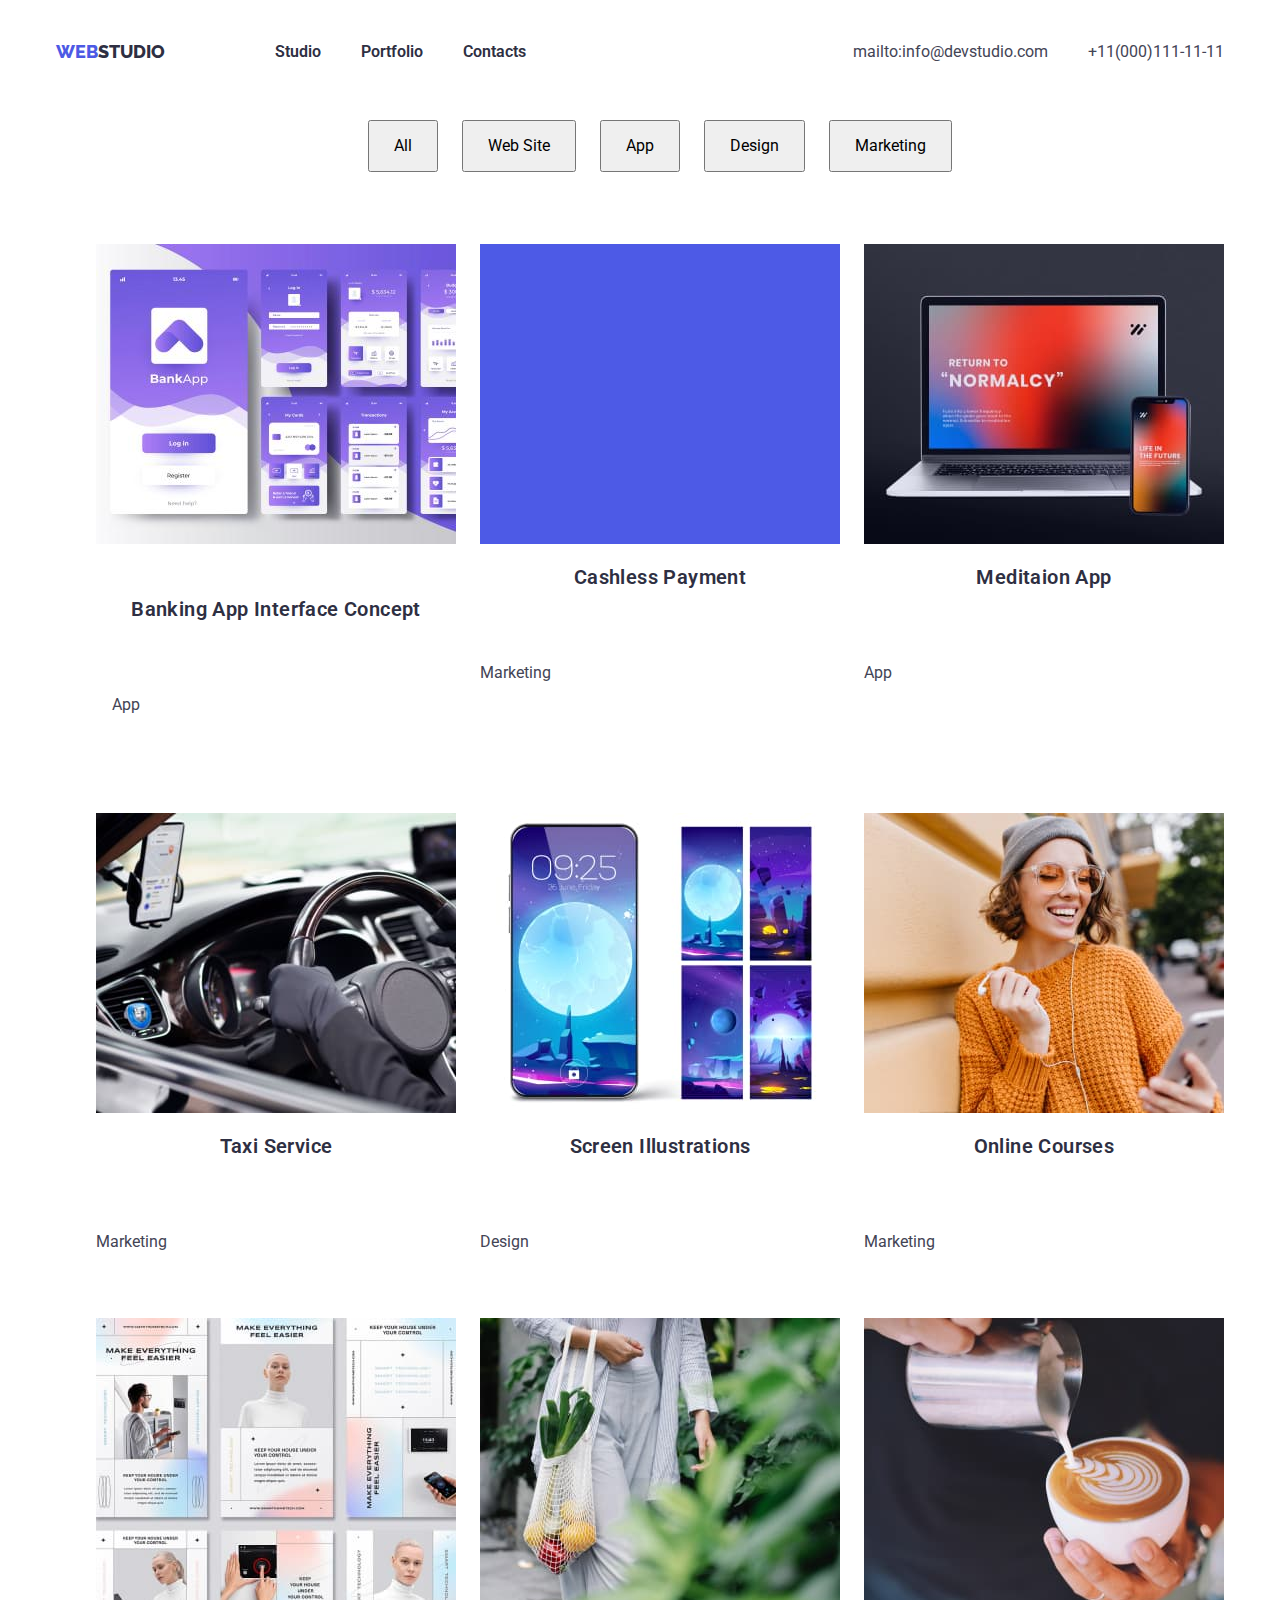
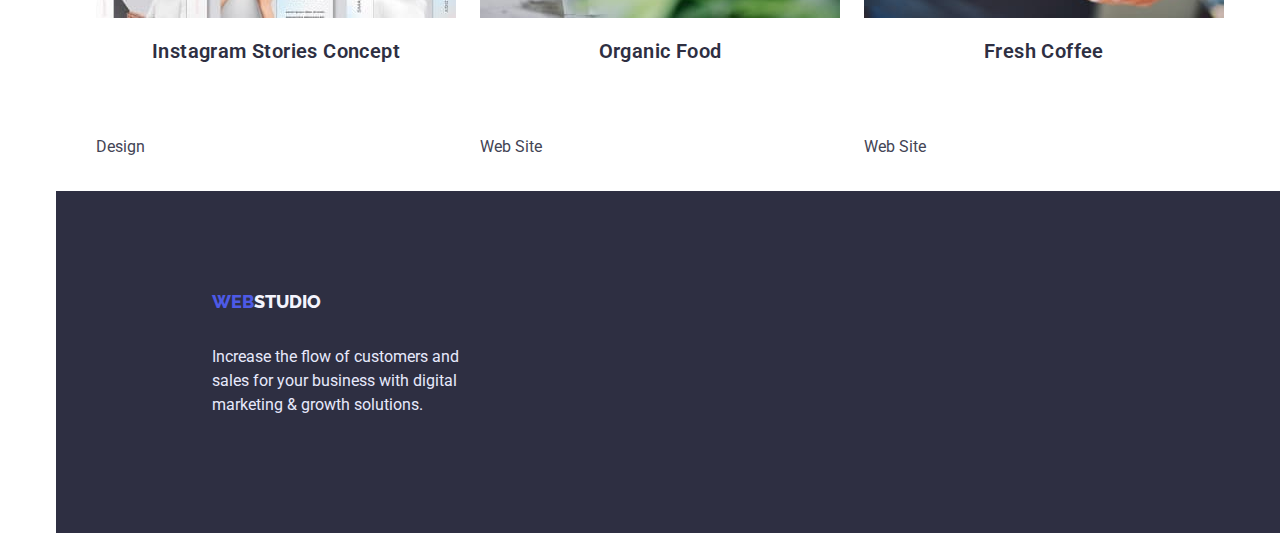
==== portfolio.html @ 8146ffca "u" ====
<!DOCTYPE html>
<html lang="en">

<head>
    <meta charset="UTF-8">
    <meta http-equiv="X-UA-Compatible" content="IE=edge">
    <meta name="viewport" content="width=device-width, initial-scale=1.0">
    <title>goit-markup-hw-02</title>
    <link
    rel="stylesheet"
    href="https://cdnjs.cloudflare.com/ajax/libs/modern-normalize/1.0.0/modern-normalize.min.css"
  />
    <link rel="preconnect" href="https://fonts.googleapis.com">
    <link rel="preconnect" href="https://fonts.gstatic.com" crossorigin>

    <link
        href="https://fonts.googleapis.com/css2?family=Raleway:wght@800&family=Roboto:wght@400;500;700&display=swap"
        rel="stylesheet">
    <link rel="stylesheet" href="./styles/styles.css">
    
</head>
<body>
    <header class="header">
        <div class="container main-nav">
        <a href="#" class="logo"> <span class="low-logo"> web</span>studio</a>
        
        <nav>
            <ul class="site-nav">
                <li class="item">
                    <a href="./index.html" class="nav-links">Studio</a>
                </li>
                <li class="item">
                    <a href="./portfolio.html" class="nav-links">Portfolio</a>
                </li>
                <li class="item">
                    <a href="./portfolio.html" class="nav-links">Contacts</a>
                </li>
            </ul>
        </nav>
        <ul class="mail">
            <li class="item"> <a href="mailto:info@devstudio.com" class="contacts">mailto:info@devstudio.com</a></li>
            <li class="item"> <a href="tel:+11(000)111-11-11" class="contacts">+11(000)111-11-11</a></li>
        </ul>
        </div>
    </header>

    <main>
        <section>
            <div class="container">
            <h1 class="pbl">portfolio-button-list</h1>
            <ul class="portfolio-btn_list">
                <li class="portfolio-btn_item">
                    <button type="button" class="portfolio-btn">All</button>
                </li>
                <li class="portfolio-btn_item">
                    <button type="button" class="portfolio-btn">Web Site</button>
                </li>
                <li class="portfolio-btn_item">
                    <button type="button" class="portfolio-btn">App</button>
                </li>
                <li class="portfolio-btn_item">
                    <button type="button" class="portfolio-btn">Design</button>
                </li>
                <li class="portfolio-btn_item">
                    <button type="button" class="portfolio-btn">Marketing</button>
                </li>
            </ul>

            <ul class="portfolio-cards_list">
                <li class="portfolio-cards_item">
                    <img src="images/one.jpg" alt="app" width="360">
                    <div class="portfolio-cards_box">
                    <h2 class="card-title">Banking App Interface Concept</h2>
                    <p class="card-text">App</p>
                </div>
                </li>
                <li class="portfolio-cards_item">
                    <img src="images/two.jpg" alt="marketing" width="360">
                    <h2 class="card-title">Cashless Payment</h2>
                    <p class="card-text">Marketing</p>
                </li>
                <li class="portfolio-cards_item">
                    <img src="images/three.jpg" alt="app" width="360">
                    <h2 class="card-title">Meditaion App</h2>
                    <p class="card-text">App</p>
                </li>
                <li class="portfolio-cards_item">
                    <img src="images/four.jpg" alt="marketing" width="360">
                    <h2 class="card-title">Taxi Service</h2>
                        <p class="card-text">Marketing</p>
                </li>
                <li class="portfolio-cards_item">
                    <img src="images/five.jpg" alt="design" width="360">
                    <h2 class="card-title"> Screen Illustrations</h2>
                        <p class="card-text">Design</p>
                </li>
                <li class="portfolio-cards_item">
                    <img src="images/six.jpg" alt="marketing" width="360">
                    <h2 class="card-title">Online Courses</h2>
                        <p class="card-text">Marketing</p>
                </li>
                <li class="portfolio-cards_item">
                    <img src="images/seven.jpg" alt="design" width="360">
                    <h2 class="card-title">Instagram Stories Concept</h2>
                    <p class="card-text">Design</p>
                </li>
                <li class="portfolio-cards_item">
                    <img src="images/eight.jpg" alt="web site" width="360">
                    <h2 class="card-title">Organic Food</h2>
                    <p class="card-text">Web Site</p>
                </li>
                <li class="portfolio-cards_item">
                    <img src="images/nine.jpg" alt="web site" width="360">
                    <h2 class="card-title">Fresh Coffee</h2>
                    <p class="card-text">Web Site</p>

                </li>

            </ul>
            </div>
        </section>
    </main>
    <footer>
        <div class="container">
            <div class="footer">
        <a href="#" class="foot-logo"><span class="low-logo"> web</span>studio</a>
        <p class="footer-text">Increase the flow of customers and sales for your business with digital marketing &
            growth solutions.</p>
            </div>
        </div>
    </footer>
</body>

</html>
---- styles/styles.css ----
/* font-family: 'Montserrat',
sans-serif;
font-family: 'Raleway',
sans-serif;
font-family: 'Roboto',
sans-serif; */
:root {
    /* iris */
    --primary-brand: #4d5ae5;
    /* navy blue  */
    --dark: #2e2f42;
    /* green */
    --success: #31d0aa;
    /* slate  */
    --text: #434455;
    /* ligth slate  */
    --subtle-text: #8e8f99;
    /* cornflower  */
    --accent: #e7e9fc;
    /* cloud  */
    --light: #f4f4fd;
}
    
body {
    font-family: 'Roboto', sans-serif;
    color: var(--text);
    background-color: #ffffff;

}

.logo {
    display: block;
    font-family: 'Raleway';
    font-style: normal;
    font-weight: 800;
    font-size: 18px;
    line-height: 1.2;
    text-decoration: none;
    color: var(--dark);
    text-transform: uppercase;
}

.foot-logo {
    font-family: 'Raleway';
    font-style: normal;
    font-weight: 800;
    font-size: 18px;
    line-height: 1.2;
    text-decoration: none;
    color: var(--light);
    text-transform: uppercase;
}

.low-logo {
    color: var(--primary-brand);
    text-transform: uppercase;
}
.main-nav {
    display: flex;
    align-items: center;
    
}
.site-nav {
    display: flex;   
    margin-left: 70px; 
}
.site-nav li {
    display: block;
    margin-right: 40px;
    padding-top: 24px;
    padding-bottom: 24px;
}
.site-nav .item:last-child {
    margin-right 0px;
}

.nav-links {
    
    text-decoration: none;
    font-family: 'Roboto';
    font-weight: 600;
    font-size: 16px;
    line-height: 1.5;
    color: var(--dark);
    }
    .mail{
        display: flex;
        margin-left: auto;
    }
    .mail .item + .item{ 
        margin-left: 40px;
    }
.nav-links:hover,
.nav-links:focus {
    color: var(--primary-brand);

}

.contacts {
    font-family: 'Roboto';
    font-style: normal;
    font-weight: 400;
    font-size: 16px;
    line-height: 1.5;
    text-decoration: none;
    color: var(--text);
}

.contacts:hover,
.contacts:focus {
    color: var(--primary-brand);
}

ul {
    list-style-type: none;
}

.button {
    background-color: var(--light);
    color: var(--primary-brand);
    font-family: 'Roboto';
    font-style: normal;
    font-weight: 600;
    font-size: 16px;
    line-height: 1.5;
    cursor: pointer;
    border: none;

}

.button:hover,
.button:focus {
    background-color: var(--primary-brand);
    color: #ffffff
}

.card-title {
    font-family: 'Roboto';
    font-style: normal;
    font-weight: 600;
    font-size: 20px;
    line-height: 1.2;
    /* identical to box height, or 120% */

    letter-spacing: 0.02em;
    color: var(--dark);
}

.card-text {
    font-family: 'Roboto';

    font-size: 16px;
    line-height: 1.5;
}

.main-button {
    background-color: var(--primary-brand);
    color: #ffffff;
    font-family: 'Roboto';
    font-style: normal;
    font-weight: 600;
    font-size: 16px;
    line-height: 1.5;
    cursor: pointer;
    border: none;
}
.main-button:hover,
.main-button:focus {
    background-color: var(--primary-brand);
    color: #ffffff
}
.feature_list {
    width: 1440px;
    display: flex;
    flex-wrap: wrap;
    justify-content: center;
}
.feature_list .item {
    width: 264px;
    margin-right: 24px;
    margin-bottom: 120px;
}
.section-list {  
    display: block;
    justify-content: center;
    width: 1440px;
    padding-left: 132px;
    padding-right: 132px;
    margin-top: 120px;
    margin-left: auto;
    margin-right: auto;
}
.card-title {
    display: flex;
    justify-content: center;
    margin-bottom: 72px;
}
.card-title_list {
    width: 1440px;
    display: flex;
    flex-wrap: wrap;
    align-items: center;
    padding-right: 24px;
}
.team-list {
    width: 1440px;
    padding-left: 132px;
    padding-right: 132px;
    margin-left: auto;
    margin-right: auto;
}
.card-title_team {
    display: flex;
    justify-content: center;
    margin-top: 120px;
    margin-bottom: 72px;

}

.flex_container {
     display: flex;
     flex-wrap: wrap;
     background-color: var(--light);
    }
.team-list-item {
        width: 264px;
        margin-right: 24px;
        margin-bottom: 120px;
        background-color: #ffffff;
    }
.team-list-item:nth-child(4n) {
        margin-right: 0;
     }

.footer {
    background-color: var(--dark);
}

.footer-text {
    color: var(--accent);
    font-size: 16px;
    line-height: 1.5;
}

.hero { 
    width: 1440px;
    height: 603px;
    display: flex;
    flex-direction: column;
    align-items: center;
    background-color: var(--dark);
}

.hero-title {
    font-weight: 600;
    font-size: 56px;
    line-height: 1.07;
    letter-spacing: 0.3px;
    color: #ffffff;
    margin-top: 192px;
    margin-bottom: 48px; 
    margin-top: 192px;
    margin-left: 474px;
    margin-right: 474px;
}
.main-button
{
    margin-bottom: 192px;
    border-radius: 4px;
}
.feature, .pbl{
    display: none;

}
.section-page{
    padding-top: 96px;
    padding-bottom: 120px;

}
.container{
    width: 1198px;
    padding: 0 15px;
    margin-left: auto;
    margin-right: auto;
    
}
.portfolio-btn_list {
    display: flex;
    justify-content: center;
    gap: 24px;
    margin-bottom: 72px;
}

.portfolio-btn_item {

}

.portfolio-btn {
    line-height: 1.5;
    font-size: 16px;
    padding: 12px 24px;
    
}
.portfolio-cards_list {
    display: flex;
    flex-wrap: wrap;
    column-gap: 24px;
    row-gap: 48px;
    flex-wrap: wrap;
    flex-basis: calc(100% / 3);
}

.portfolio-cards_item {
   
    flex-basis: calc((100% - 2 * 24px) / 3) ;
}

.portfolio-cards_box {
    padding: 32px 16px;
}
.footer {
    width: 1440px;
    display: flex;
    flex-direction: column;
    
    }
.foot-logo {
    margin-top: 100px; 
    margin-left: 156px;
    
}
.footer-text {
    padding: 16px 1020px 100px 156px;
        

    }
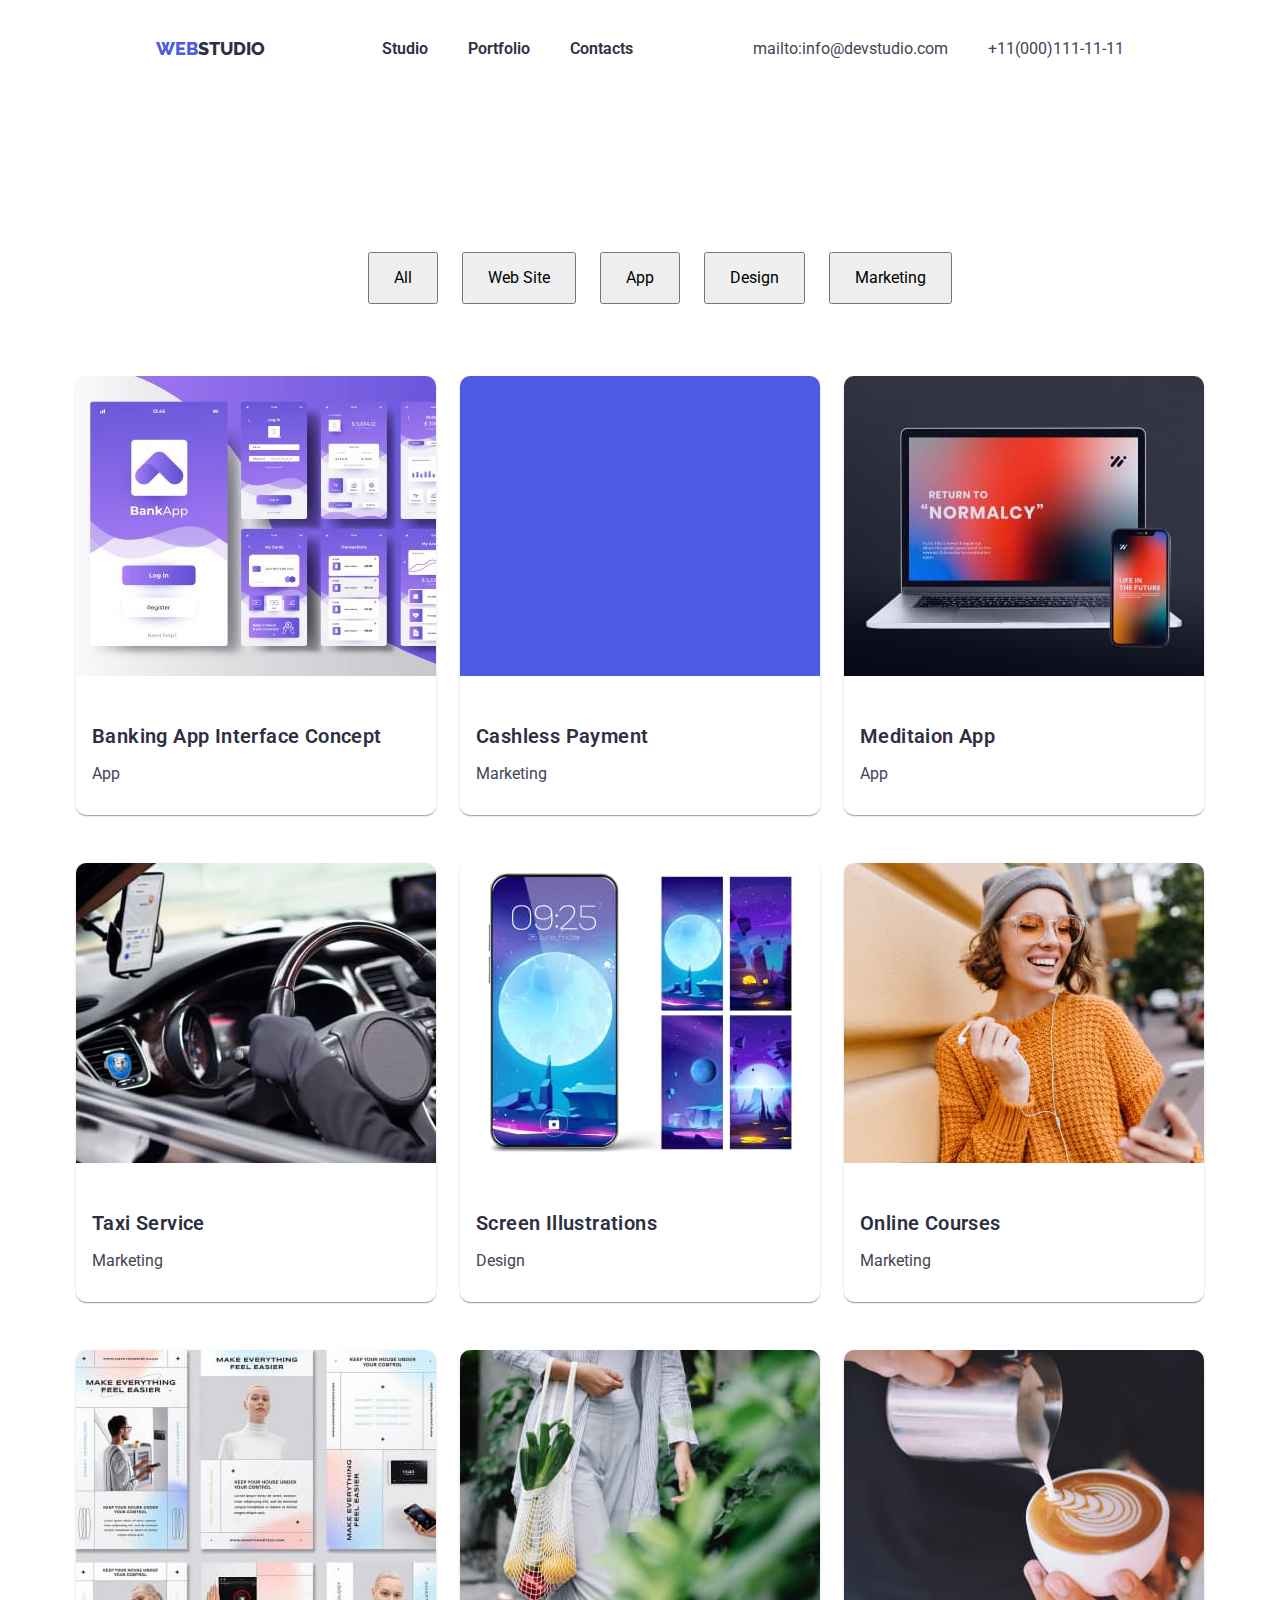
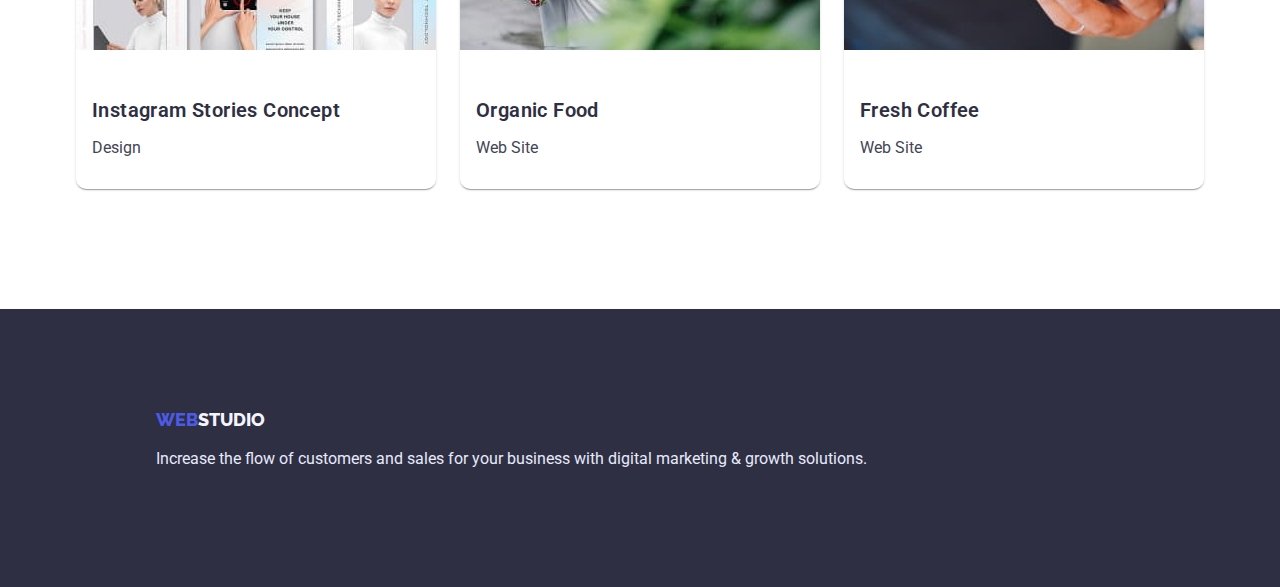
==== commit 66699460: "update css file" ====
--- a/portfolio.html
+++ b/portfolio.html
@@ -46,7 +46,7 @@
 
     <main>
         <section>
-            <div class="container">
+        <div class="container_btn">
             <h1 class="pbl">portfolio-button-list</h1>
             <ul class="portfolio-btn_list">
                 <li class="portfolio-btn_item">
@@ -69,51 +69,68 @@
             <ul class="portfolio-cards_list">
                 <li class="portfolio-cards_item">
                     <img src="images/one.jpg" alt="app" width="360">
-                    <div class="portfolio-cards_box">
-                    <h2 class="card-title">Banking App Interface Concept</h2>
+                     <div class="card-content">
+                       <h2 class="card-title">Banking App Interface Concept</h2>
+                       <p class="card-text">App</p>
+                     </div>
+                </li>
+
+                <li class="portfolio-cards_item">
+                    <img src="images/two.jpg" alt="marketing" width="360">
+                    <div class="card-content">
+                    <h2 class="card-title">Cashless Payment</h2>
+                    <p class="card-text">Marketing</p>
+                </div>
+                </li>
+                
+                <li class="portfolio-cards_item">
+                    <img src="images/three.jpg" alt="app" width="360">
+                    <div class="card-content">
+                    <h2 class="card-title">Meditaion App</h2>
                     <p class="card-text">App</p>
                 </div>
                 </li>
                 <li class="portfolio-cards_item">
-                    <img src="images/two.jpg" alt="marketing" width="360">
-                    <h2 class="card-title">Cashless Payment</h2>
-                    <p class="card-text">Marketing</p>
-                </li>
-                <li class="portfolio-cards_item">
-                    <img src="images/three.jpg" alt="app" width="360">
-                    <h2 class="card-title">Meditaion App</h2>
-                    <p class="card-text">App</p>
-                </li>
-                <li class="portfolio-cards_item">
                     <img src="images/four.jpg" alt="marketing" width="360">
+                    <div class="card-content">
                     <h2 class="card-title">Taxi Service</h2>
                         <p class="card-text">Marketing</p>
+                    </div>
                 </li>
                 <li class="portfolio-cards_item">
                     <img src="images/five.jpg" alt="design" width="360">
+                    <div class="card-content">
                     <h2 class="card-title"> Screen Illustrations</h2>
                         <p class="card-text">Design</p>
+                    </div>
                 </li>
                 <li class="portfolio-cards_item">
                     <img src="images/six.jpg" alt="marketing" width="360">
+                    <div class="card-content">
                     <h2 class="card-title">Online Courses</h2>
                         <p class="card-text">Marketing</p>
+                    </div>
                 </li>
                 <li class="portfolio-cards_item">
                     <img src="images/seven.jpg" alt="design" width="360">
+                    <div class="card-content">
                     <h2 class="card-title">Instagram Stories Concept</h2>
                     <p class="card-text">Design</p>
+                </div>
                 </li>
                 <li class="portfolio-cards_item">
                     <img src="images/eight.jpg" alt="web site" width="360">
+                    <div class="card-content">
                     <h2 class="card-title">Organic Food</h2>
                     <p class="card-text">Web Site</p>
+                </div>
                 </li>
                 <li class="portfolio-cards_item">
                     <img src="images/nine.jpg" alt="web site" width="360">
+                    <div class="card-content">
                     <h2 class="card-title">Fresh Coffee</h2>
                     <p class="card-text">Web Site</p>
-
+                </div>
                 </li>
 
             </ul>
--- a/styles/styles.css
+++ b/styles/styles.css
@@ -19,15 +19,17 @@
     --accent: #e7e9fc;
     /* cloud  */
     --light: #f4f4fd;
+    /* shadow */
+    --card-shadow: 0px 2px 1px -1px rgba(0, 0, 0, 0.2),
+    0px 1px 1px 0px rgba(0, 0, 0, 0.14), 0px 1px 3px 0px rgba(0, 0, 0, 0.12);
 }
     
 body {
     font-family: 'Roboto', sans-serif;
     color: var(--text);
     background-color: #ffffff;
-
-}
-
+    
+}
 .logo {
     display: block;
     font-family: 'Raleway';
@@ -38,6 +40,7 @@
     text-decoration: none;
     color: var(--dark);
     text-transform: uppercase;
+    
 }
 
 .foot-logo {
@@ -54,39 +57,43 @@
 .low-logo {
     color: var(--primary-brand);
     text-transform: uppercase;
+    
 }
 .main-nav {
     display: flex;
     align-items: center;
-    
-}
+    margin-left: 156px;
+    margin-right: 156px;
+        }
 .site-nav {
     display: flex;   
-    margin-left: 70px; 
+    margin-left: 77px; 
 }
 .site-nav li {
+    display: flex;
+    margin-right: 40px;
+    
+}
+.site-nav .item:last-child {
+    margin-right: 0px;
+}
+
+.nav-links {
     display: block;
-    margin-right: 40px;
-    padding-top: 24px;
-    padding-bottom: 24px;
-}
-.site-nav .item:last-child {
-    margin-right 0px;
-}
-
-.nav-links {
-    
+    padding-top: 21px;
+    padding-bottom: 21px;
+    
+    font-family: 'Roboto';
+    font-weight: 600;
+    font-size: 16px;
+    line-height: 1.5;
+    color: var(--dark);
     text-decoration: none;
-    font-family: 'Roboto';
-    font-weight: 600;
-    font-size: 16px;
-    line-height: 1.5;
-    color: var(--dark);
     }
     .mail{
         display: flex;
         margin-left: auto;
-    }
+            }
     .mail .item + .item{ 
         margin-left: 40px;
     }
@@ -133,7 +140,12 @@
     background-color: var(--primary-brand);
     color: #ffffff
 }
-
+.card-content { 
+    padding-left: 32px;
+    padding-right: 32px;
+    padding-top: 16px;
+    padding-bottom: 16px;
+ }
 .card-title {
     font-family: 'Roboto';
     font-style: normal;
@@ -147,10 +159,8 @@
 }
 
 .card-text {
-    font-family: 'Roboto';
-
-    font-size: 16px;
-    line-height: 1.5;
+    font-family: inherit
+       
 }
 
 .main-button {
@@ -158,11 +168,18 @@
     color: #ffffff;
     font-family: 'Roboto';
     font-style: normal;
-    font-weight: 600;
-    font-size: 16px;
-    line-height: 1.5;
+    font-weight: 500;
+    font-size: 16px;
+    line-height: 18.75px;
+    letter-spacing: 4%;
     cursor: pointer;
     border: none;
+    padding: 16px 32px;
+    border-radius: 4px;
+    margin-bottom: 192px;
+    margin-left: auto;
+    margin-right: auto;
+
 }
 .main-button:hover,
 .main-button:focus {
@@ -170,167 +187,159 @@
     color: #ffffff
 }
 .feature_list {
-    width: 1440px;
-    display: flex;
-    flex-wrap: wrap;
-    justify-content: center;
-}
+    display: flex;
+    justify-content: center;
+    }
 .feature_list .item {
     width: 264px;
     margin-right: 24px;
-    margin-bottom: 120px;
-}
+   }
 .section-list {  
     display: block;
     justify-content: center;
-    width: 1440px;
-    padding-left: 132px;
-    padding-right: 132px;
-    margin-top: 120px;
+    align-items: center;
+    margin-bottom: 120px;
+}
+
+.card-title_list {
+    display: flex;
+    justify-content: center;
+    align-items: center;
+    gap: 24px;
+}
+img{
+    display: block;
+    max-width: 100%;
+    height: auto;
+}
+.team-list {
+    width: 1158px;
     margin-left: auto;
     margin-right: auto;
-}
-.card-title {
-    display: flex;
-    justify-content: center;
-    margin-bottom: 72px;
-}
-.card-title_list {
-    width: 1440px;
-    display: flex;
-    flex-wrap: wrap;
-    align-items: center;
-    padding-right: 24px;
-}
-.team-list {
-    width: 1440px;
-    padding-left: 132px;
-    padding-right: 132px;
-    margin-left: auto;
-    margin-right: auto;
-}
-.card-title_team {
+    background-color: var(--light);
+    }
+.card-title-head,
+.card-title_team
+ {
     display: flex;
     justify-content: center;
     margin-top: 120px;
     margin-bottom: 72px;
-
-}
-
+    font-weight: 600;
+     font-size: 36px;
+     line-height: 40px;
+     letter-spacing: 2%;
+     color: #2E2F42;
+     margin-bottom: 72px;
+}
 .flex_container {
      display: flex;
-     flex-wrap: wrap;
-     background-color: var(--light);
+     justify-content: center;   
+     
     }
 .team-list-item {
         width: 264px;
         margin-right: 24px;
-        margin-bottom: 120px;
         background-color: #ffffff;
-    }
-.team-list-item:nth-child(4n) {
-        margin-right: 0;
-     }
-
-.footer {
+        box-shadow: var(--card-shadow);
+        }
+
+.container_hero { 
+    margin-left: 15px;
+    margin-right: 15px;
+    padding-left: 15px;
+    padding-right: 15px;
+    margin-left: auto;
+    margin-right: auto;
+    height: 603px;
+    display: flex;
+    flex-direction: column;
+    justify-content: center;
+    text-align: center;
     background-color: var(--dark);
 }
-
-.footer-text {
-    color: var(--accent);
-    font-size: 16px;
-    line-height: 1.5;
-}
-
-.hero { 
-    width: 1440px;
-    height: 603px;
-    display: flex;
-    flex-direction: column;
-    align-items: center;
-    background-color: var(--dark);
-}
-
 .hero-title {
     font-weight: 600;
     font-size: 56px;
-    line-height: 1.07;
-    letter-spacing: 0.3px;
+    line-height: 60px;
+    letter-spacing: 2%;
     color: #ffffff;
-    margin-top: 192px;
     margin-bottom: 48px; 
     margin-top: 192px;
     margin-left: 474px;
     margin-right: 474px;
-}
-.main-button
-{
-    margin-bottom: 192px;
-    border-radius: 4px;
+    padding: 0px 110px;
+    
 }
 .feature, .pbl{
-    display: none;
-
-}
+    visibility: hidden;
+    }
+
 .section-page{
     padding-top: 96px;
     padding-bottom: 120px;
-
-}
-.container{
-    width: 1198px;
+}
+.container_btn {
+    width: 1158px;
     padding: 0 15px;
     margin-left: auto;
     margin-right: auto;
-    
-}
+    }
 .portfolio-btn_list {
     display: flex;
     justify-content: center;
     gap: 24px;
+    margin-top: 96px;
     margin-bottom: 72px;
 }
 
 .portfolio-btn_item {
 
 }
-
 .portfolio-btn {
     line-height: 1.5;
     font-size: 16px;
     padding: 12px 24px;
-    
-}
+    }
 .portfolio-cards_list {
+    padding: 0;
+    margin: 0;
+    list-style: none;
     display: flex;
     flex-wrap: wrap;
     column-gap: 24px;
     row-gap: 48px;
     flex-wrap: wrap;
     flex-basis: calc(100% / 3);
-}
-
+    
+}
 .portfolio-cards_item {
-   
     flex-basis: calc((100% - 2 * 24px) / 3) ;
-}
-
+    box-shadow: var(--card-shadow);
+    border-radius: 10px;
+    overflow: hidden;
+}
+.card-content{
+    padding-left: 16px;
+}
+.card-title{
+    margin-top: 32px;
+}
+.card-text{
+    margin-top: 8px;
+}
 .portfolio-cards_box {
     padding: 32px 16px;
 }
 .footer {
-    width: 1440px;
-    display: flex;
-    flex-direction: column;
-    
-    }
-.foot-logo {
-    margin-top: 100px; 
-    margin-left: 156px;
-    
+    background-color: var(--dark);
+    padding-top: 100px;
+    padding-bottom: 100px;
+    padding-left: 156px;    
+    margin-top: 120px;
 }
 .footer-text {
-    padding: 16px 1020px 100px 156px;
-        
-
-    }
+    color: var(--accent);
+    font-size: 16px;
+    line-height: 1.5;
+    }
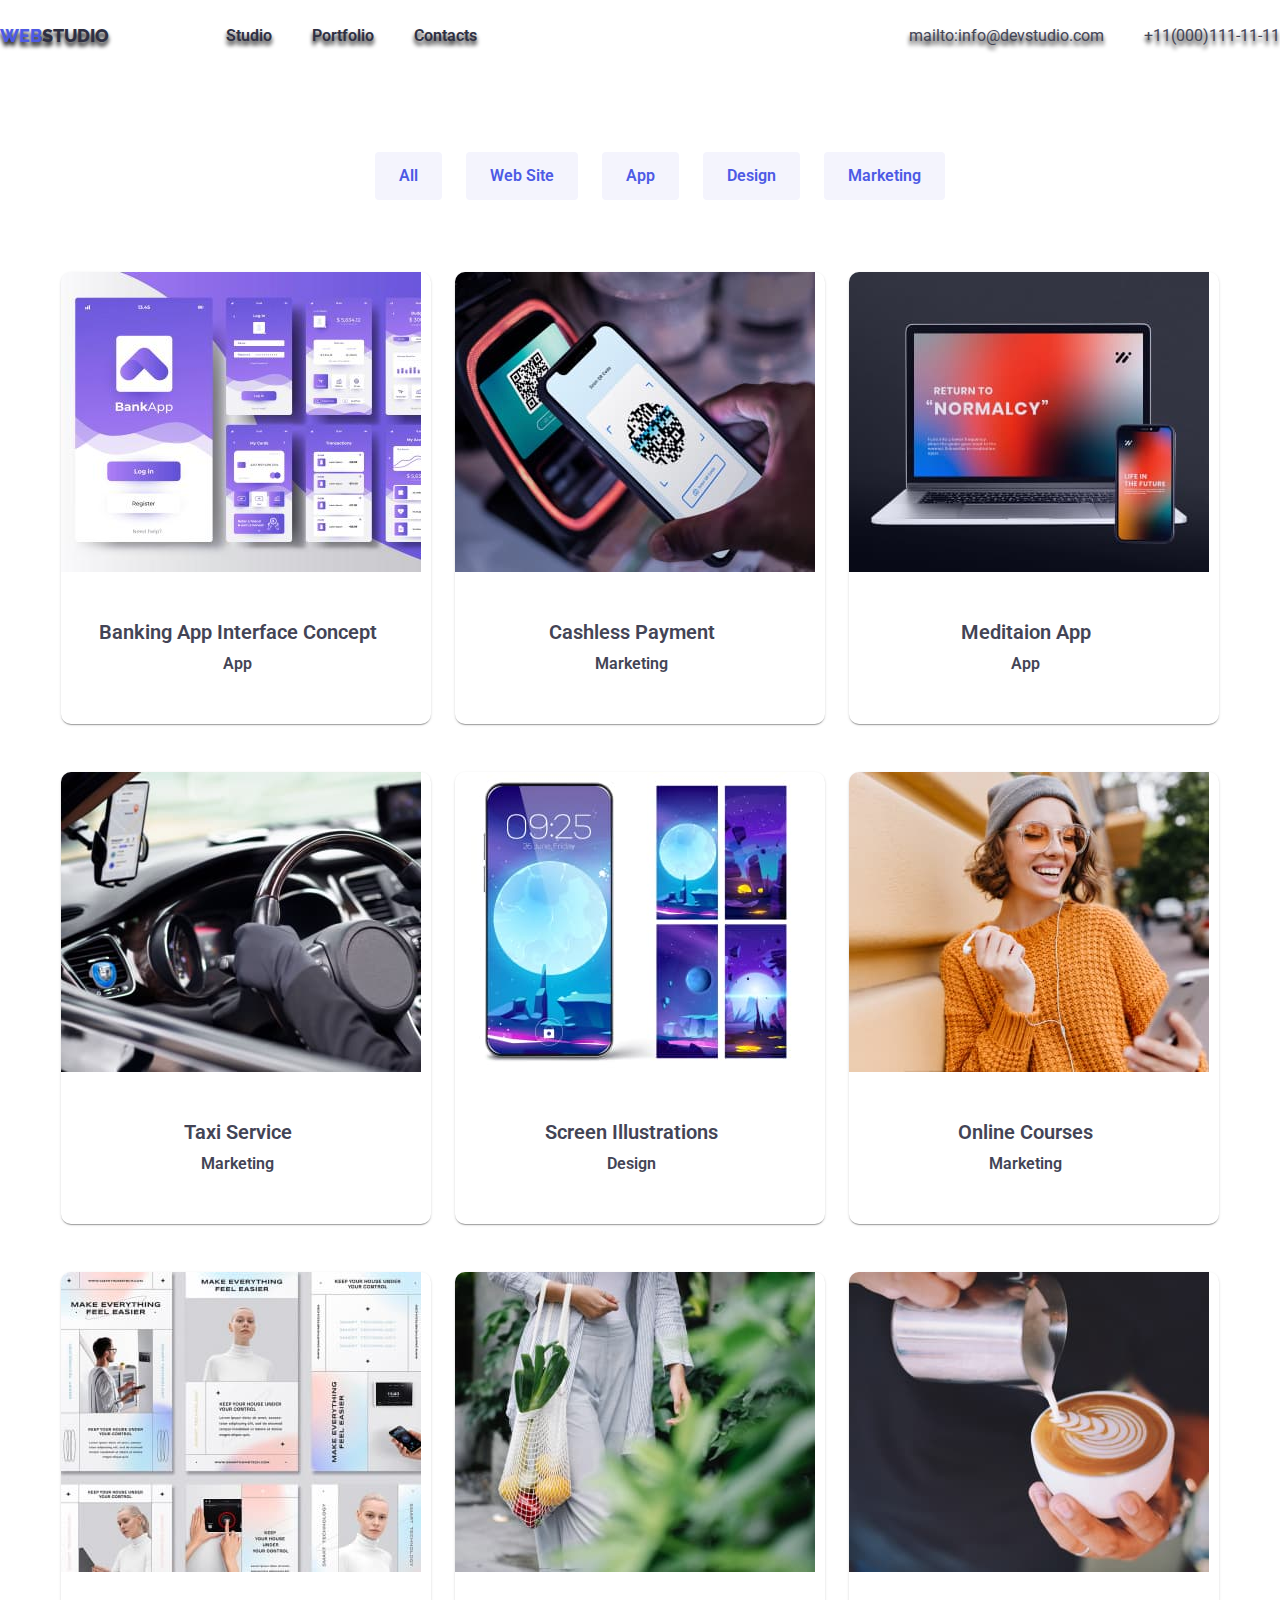
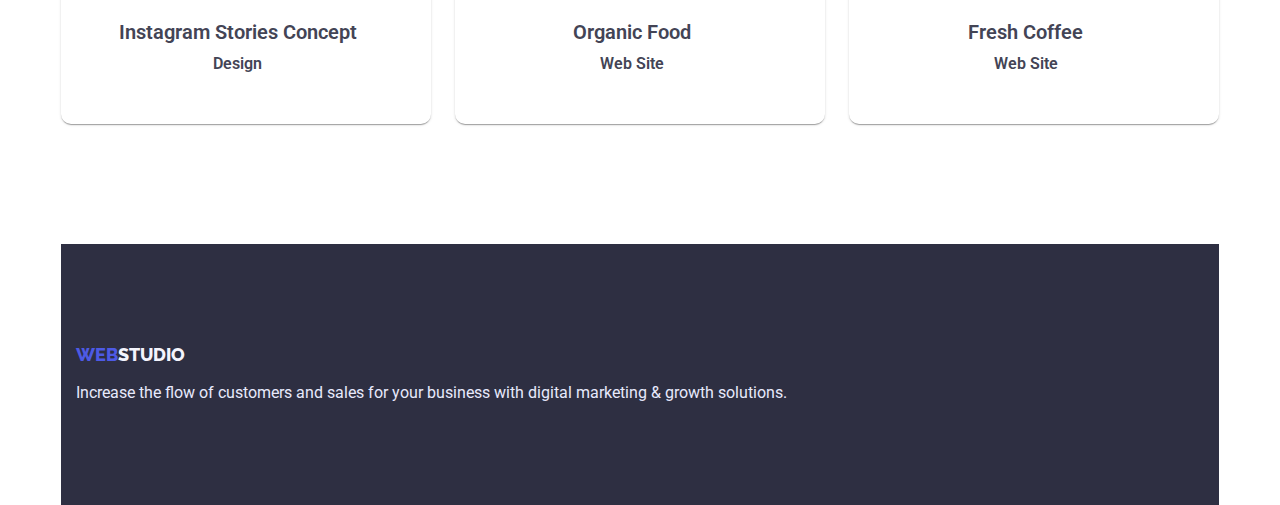
==== commit ceef2a8e: "update html file" ====
--- a/portfolio.html
+++ b/portfolio.html
@@ -38,7 +38,7 @@
             </ul>
         </nav>
         <ul class="mail">
-            <li class="item"> <a href="mailto:info@devstudio.com" class="contacts">mailto:info@devstudio.com</a></li>
+            <li class="item"> <a>mailto:</a><a href="mailto:info@devstudio.com" class="contacts">info@devstudio.com</a></li>
             <li class="item"> <a href="tel:+11(000)111-11-11" class="contacts">+11(000)111-11-11</a></li>
         </ul>
         </div>
--- a/styles/styles.css
+++ b/styles/styles.css
@@ -40,6 +40,8 @@
     text-decoration: none;
     color: var(--dark);
     text-transform: uppercase;
+    padding-top: 24px;
+    padding-bottom: 24px;
     
 }
 
@@ -57,17 +59,20 @@
 .low-logo {
     color: var(--primary-brand);
     text-transform: uppercase;
+    padding-top: 24px;
+    padding-bottom: 24px;
     
 }
 .main-nav {
     display: flex;
     align-items: center;
-    margin-left: 156px;
-    margin-right: 156px;
-        }
+    text-shadow: 0 4px 4px black;
+}
 .site-nav {
-    display: flex;   
+    display: flex;  
+    margin: 0; 
     margin-left: 77px; 
+        
 }
 .site-nav li {
     display: flex;
@@ -80,8 +85,8 @@
 
 .nav-links {
     display: block;
-    padding-top: 21px;
-    padding-bottom: 21px;
+    padding-top: 24px;
+    padding-bottom: 24px;
     
     font-family: 'Roboto';
     font-weight: 600;
@@ -90,11 +95,14 @@
     color: var(--dark);
     text-decoration: none;
     }
-    .mail{
+.mail{
         display: flex;
+        margin: 0;
         margin-left: auto;
-            }
-    .mail .item + .item{ 
+        padding-top: 24px;
+        padding-bottom: 24px;
+      }
+    .mail .item{ 
         margin-left: 40px;
     }
 .nav-links:hover,
@@ -111,6 +119,7 @@
     line-height: 1.5;
     text-decoration: none;
     color: var(--text);
+    
 }
 
 .contacts:hover,
@@ -122,7 +131,7 @@
     list-style-type: none;
 }
 
-.button {
+button {
     background-color: var(--light);
     color: var(--primary-brand);
     font-family: 'Roboto';
@@ -132,11 +141,12 @@
     line-height: 1.5;
     cursor: pointer;
     border: none;
-
-}
-
-.button:hover,
-.button:focus {
+    border-radius: 4px;
+
+}
+
+button:hover,
+button:focus {
     background-color: var(--primary-brand);
     color: #ffffff
 }
@@ -146,20 +156,23 @@
     padding-top: 16px;
     padding-bottom: 16px;
  }
-.card-title {
+.card-title_1 {
     font-family: 'Roboto';
     font-style: normal;
     font-weight: 600;
     font-size: 20px;
-    line-height: 1.2;
+    line-height: 24px;
+    margin: 0;
+    margin-bottom: 8px;
     /* identical to box height, or 120% */
 
     letter-spacing: 0.02em;
     color: var(--dark);
 }
 
-.card-text {
-    font-family: inherit
+.card-text_1 {
+    font-family: inherit;
+    margin: 0;
        
 }
 
@@ -168,10 +181,10 @@
     color: #ffffff;
     font-family: 'Roboto';
     font-style: normal;
-    font-weight: 500;
-    font-size: 16px;
-    line-height: 18.75px;
-    letter-spacing: 4%;
+    font-weight: 600;
+    font-size: 20px;
+    line-height: 24px;
+    letter-spacing: 2%;
     cursor: pointer;
     border: none;
     padding: 16px 32px;
@@ -183,25 +196,33 @@
 }
 .main-button:hover,
 .main-button:focus {
-    background-color: var(--primary-brand);
+    background-color: #404BBF;
     color: #ffffff
 }
 .feature_list {
     display: flex;
     justify-content: center;
+    margin: 0;
+    padding-top: 120px;
+    padding-bottom: 120px;
     }
 .feature_list .item {
     width: 264px;
     margin-right: 24px;
    }
+   .section_2{
+    padding-bottom: 72px;
+   }
 .section-list {  
     display: block;
     justify-content: center;
     align-items: center;
+    margin: 0;
     margin-bottom: 120px;
 }
 
 .card-title_list {
+    
     display: flex;
     justify-content: center;
     align-items: center;
@@ -212,10 +233,16 @@
     max-width: 100%;
     height: auto;
 }
+.section_3{
+    padding-top: 120px;
+    padding-bottom: 120px;
+}
 .team-list {
     width: 1158px;
     margin-left: auto;
     margin-right: auto;
+    padding-left: 15px;
+    padding-right: 15px;    
     background-color: var(--light);
     }
 .card-title-head,
@@ -223,14 +250,14 @@
  {
     display: flex;
     justify-content: center;
-    margin-top: 120px;
-    margin-bottom: 72px;
+    margin: 0;
     font-weight: 600;
      font-size: 36px;
      line-height: 40px;
      letter-spacing: 2%;
      color: #2E2F42;
      margin-bottom: 72px;
+    
 }
 .flex_container {
      display: flex;
@@ -243,10 +270,24 @@
         background-color: #ffffff;
         box-shadow: var(--card-shadow);
         }
-
+.card-content{
+    margin: 32px 16px;
+    display: flex;
+    align-items: center;
+    flex-direction: column;
+}  
+.card-title{
+    margin: 0;
+   }      
+.card-text{
+    margin: 0;
+    }
+.section_1 { 
+    padding-top: 192px;
+    padding-bottom: 192px;
+}
 .container_hero { 
-    margin-left: 15px;
-    margin-right: 15px;
+    width: 1158px;
     padding-left: 15px;
     padding-right: 15px;
     margin-left: auto;
@@ -264,24 +305,20 @@
     line-height: 60px;
     letter-spacing: 2%;
     color: #ffffff;
-    margin-bottom: 48px; 
-    margin-top: 192px;
-    margin-left: 474px;
-    margin-right: 474px;
-    padding: 0px 110px;
-    
-}
-.feature, .pbl{
+     margin-top: 192px;
+     margin-bottom: 48px;
+     }
+.container_feature, .pbl
+{
     visibility: hidden;
-    }
-
+}
 .section-page{
     padding-top: 96px;
     padding-bottom: 120px;
 }
 .container_btn {
     width: 1158px;
-    padding: 0 15px;
+    padding: 0;
     margin-left: auto;
     margin-right: auto;
     }
@@ -289,7 +326,6 @@
     display: flex;
     justify-content: center;
     gap: 24px;
-    margin-top: 96px;
     margin-bottom: 72px;
 }
 
@@ -304,6 +340,7 @@
 .portfolio-cards_list {
     padding: 0;
     margin: 0;
+    padding-bottom: 120px;
     list-style: none;
     display: flex;
     flex-wrap: wrap;
@@ -320,13 +357,27 @@
     overflow: hidden;
 }
 .card-content{
+    margin-top: 32px;
     padding-left: 16px;
 }
 .card-title{
-    margin-top: 32px;
+    font-family: 'Roboto';
+    font-style: "semibold";
+    font-weight: 600;
+    font-size: 20px;
+    line-height: 24px;
+    letter-spacing: 2%;
+    
 }
 .card-text{
+    font-family: 'Roboto';
+    font-style: "regular";
+    font-weight: 600;
+    font-size: 16px;
+    line-height: 24px;
+    letter-spacing: 2%;
     margin-top: 8px;
+    color: #434455;
 }
 .portfolio-cards_box {
     padding: 32px 16px;
@@ -335,10 +386,16 @@
     background-color: var(--dark);
     padding-top: 100px;
     padding-bottom: 100px;
-    padding-left: 156px;    
-    margin-top: 120px;
-}
+    width: 1158px;
+    padding-left: 15px;
+    padding-right: 15px; 
+    margin-left: auto;
+    margin-right: auto;   
+   }
+ 
 .footer-text {
+    margin: 0;
+    margin-top: 16px;
     color: var(--accent);
     font-size: 16px;
     line-height: 1.5;
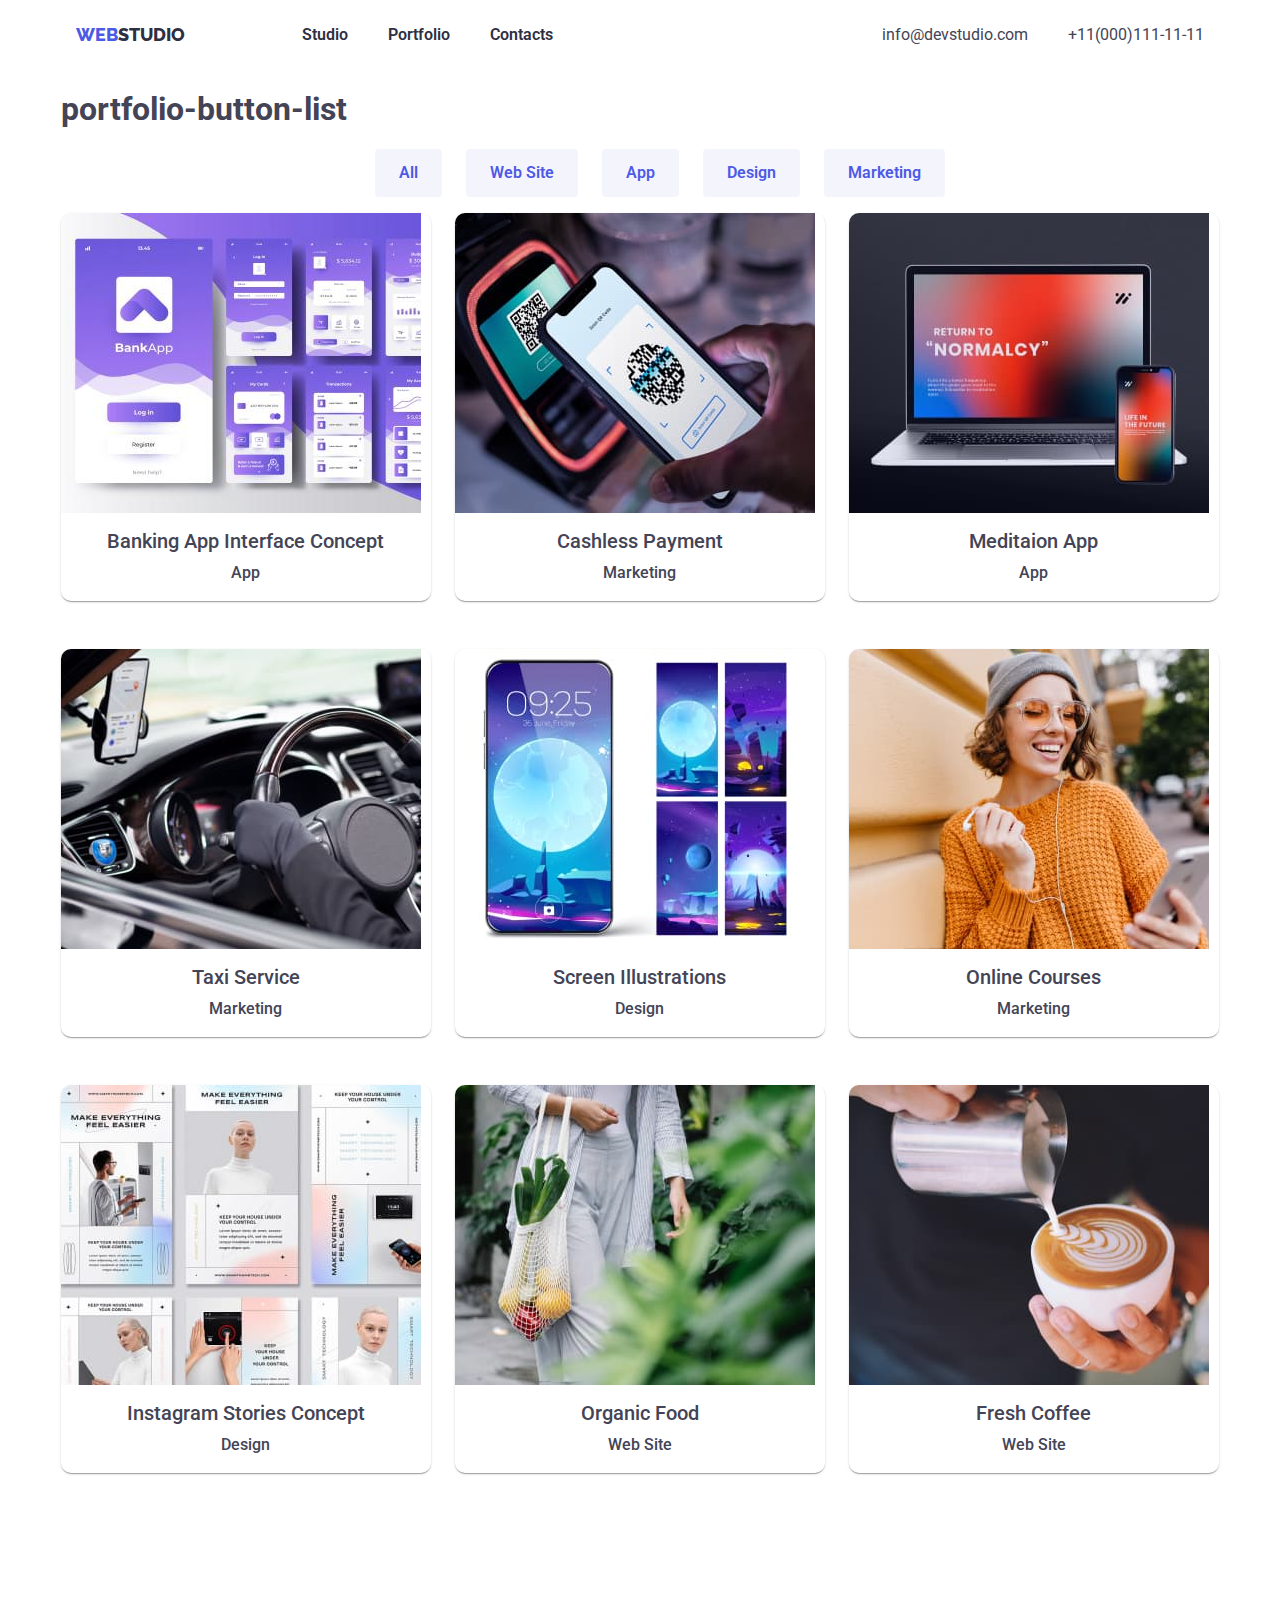
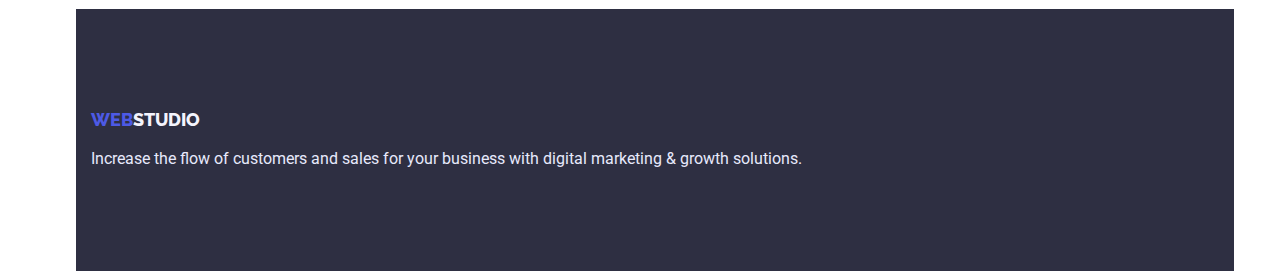
==== commit 4888578e: "update html file" ====
--- a/portfolio.html
+++ b/portfolio.html
@@ -38,8 +38,8 @@
             </ul>
         </nav>
         <ul class="mail">
-            <li class="item"> <a>mailto:</a><a href="mailto:info@devstudio.com" class="contacts">info@devstudio.com</a></li>
-            <li class="item"> <a href="tel:+11(000)111-11-11" class="contacts">+11(000)111-11-11</a></li>
+            <li class="item"><a href="mailto:info@devstudio.com" class="contacts">info@devstudio.com</a></li>
+            <li class="item"><a href="tel:+11(000)111-11-11" class="contacts">+11(000)111-11-11</a></li>
         </ul>
         </div>
     </header>
--- a/styles/styles.css
+++ b/styles/styles.css
@@ -30,6 +30,13 @@
     background-color: #ffffff;
     
 }
+.container{ 
+    width: 1158px;
+    padding-left: 15px;
+    padding-right: 15px;
+    margin-left: auto;
+    margin-right: auto;
+}
 .logo {
     display: block;
     font-family: 'Raleway';
@@ -66,8 +73,7 @@
 .main-nav {
     display: flex;
     align-items: center;
-    text-shadow: 0 4px 4px black;
-}
+    }
 .site-nav {
     display: flex;  
     margin: 0; 
@@ -85,9 +91,6 @@
 
 .nav-links {
     display: block;
-    padding-top: 24px;
-    padding-bottom: 24px;
-    
     font-family: 'Roboto';
     font-weight: 600;
     font-size: 16px;
@@ -99,8 +102,7 @@
         display: flex;
         margin: 0;
         margin-left: auto;
-        padding-top: 24px;
-        padding-bottom: 24px;
+        
       }
     .mail .item{ 
         margin-left: 40px;
@@ -159,7 +161,7 @@
 .card-title_1 {
     font-family: 'Roboto';
     font-style: normal;
-    font-weight: 600;
+    font-weight: 500;
     font-size: 20px;
     line-height: 24px;
     margin: 0;
@@ -179,17 +181,14 @@
 .main-button {
     background-color: var(--primary-brand);
     color: #ffffff;
-    font-family: 'Roboto';
-    font-style: normal;
-    font-weight: 600;
-    font-size: 20px;
-    line-height: 24px;
-    letter-spacing: 2%;
+    font-family: inherit;
+    font-weight: 500;
+    font-size: 16px;
+    line-height: 19px;
     cursor: pointer;
     border: none;
     padding: 16px 32px;
     border-radius: 4px;
-    margin-bottom: 192px;
     margin-left: auto;
     margin-right: auto;
 
@@ -205,20 +204,22 @@
     margin: 0;
     padding-top: 120px;
     padding-bottom: 120px;
+    margin-left: auto;
+    margin-right: auto;
     }
 .feature_list .item {
     width: 264px;
     margin-right: 24px;
    }
-   .section_2{
-    padding-bottom: 72px;
+   .section_wawd{
+    padding-bottom: 120px;
    }
 .section-list {  
     display: block;
     justify-content: center;
     align-items: center;
     margin: 0;
-    margin-bottom: 120px;
+    
 }
 
 .card-title_list {
@@ -233,7 +234,7 @@
     max-width: 100%;
     height: auto;
 }
-.section_3{
+.section_our-team{
     padding-top: 120px;
     padding-bottom: 120px;
 }
@@ -271,9 +272,9 @@
         box-shadow: var(--card-shadow);
         }
 .card-content{
-    margin: 32px 16px;
-    display: flex;
-    align-items: center;
+    
+    display: flex;
+    text-align: center;
     flex-direction: column;
 }  
 .card-title{
@@ -282,34 +283,33 @@
 .card-text{
     margin: 0;
     }
-.section_1 { 
+.section_hero { 
     padding-top: 192px;
     padding-bottom: 192px;
-}
-.container_hero { 
     width: 1158px;
     padding-left: 15px;
     padding-right: 15px;
     margin-left: auto;
     margin-right: auto;
-    height: 603px;
-    display: flex;
-    flex-direction: column;
-    justify-content: center;
     text-align: center;
     background-color: var(--dark);
-}
-.hero-title {
-    font-weight: 600;
+    font-weight: 700;
     font-size: 56px;
     line-height: 60px;
-    letter-spacing: 2%;
+    letter-spacing: 0.02em;
     color: #ffffff;
-     margin-top: 192px;
-     margin-bottom: 48px;
-     }
-.container_feature, .pbl
-{
+    margin-bottom: 48px;
+}
+.feature{
+    padding: 1128px 104px;
+
+}
+.container_feature
+{   width: 1150px;
+    padding-left: 15px;
+    padding-right: 15px;
+    margin-left: auto;
+    margin-right: auto;
     visibility: hidden;
 }
 .section-page{
@@ -326,7 +326,7 @@
     display: flex;
     justify-content: center;
     gap: 24px;
-    margin-bottom: 72px;
+    
 }
 
 .portfolio-btn_item {
@@ -339,8 +339,7 @@
     }
 .portfolio-cards_list {
     padding: 0;
-    margin: 0;
-    padding-bottom: 120px;
+       padding-bottom: 120px;
     list-style: none;
     display: flex;
     flex-wrap: wrap;
@@ -348,31 +347,25 @@
     row-gap: 48px;
     flex-wrap: wrap;
     flex-basis: calc(100% / 3);
-    
-}
-.portfolio-cards_item {
+    }
+    .portfolio-cards_item {
     flex-basis: calc((100% - 2 * 24px) / 3) ;
     box-shadow: var(--card-shadow);
     border-radius: 10px;
     overflow: hidden;
 }
-.card-content{
-    margin-top: 32px;
-    padding-left: 16px;
-}
 .card-title{
     font-family: 'Roboto';
     font-style: "semibold";
-    font-weight: 600;
+    font-weight: 500;
     font-size: 20px;
     line-height: 24px;
     letter-spacing: 2%;
-    
+        
 }
 .card-text{
-    font-family: 'Roboto';
     font-style: "regular";
-    font-weight: 600;
+    font-weight: 500;
     font-size: 16px;
     line-height: 24px;
     letter-spacing: 2%;
@@ -392,8 +385,7 @@
     margin-left: auto;
     margin-right: auto;   
    }
- 
-.footer-text {
+ .footer-text {
     margin: 0;
     margin-top: 16px;
     color: var(--accent);
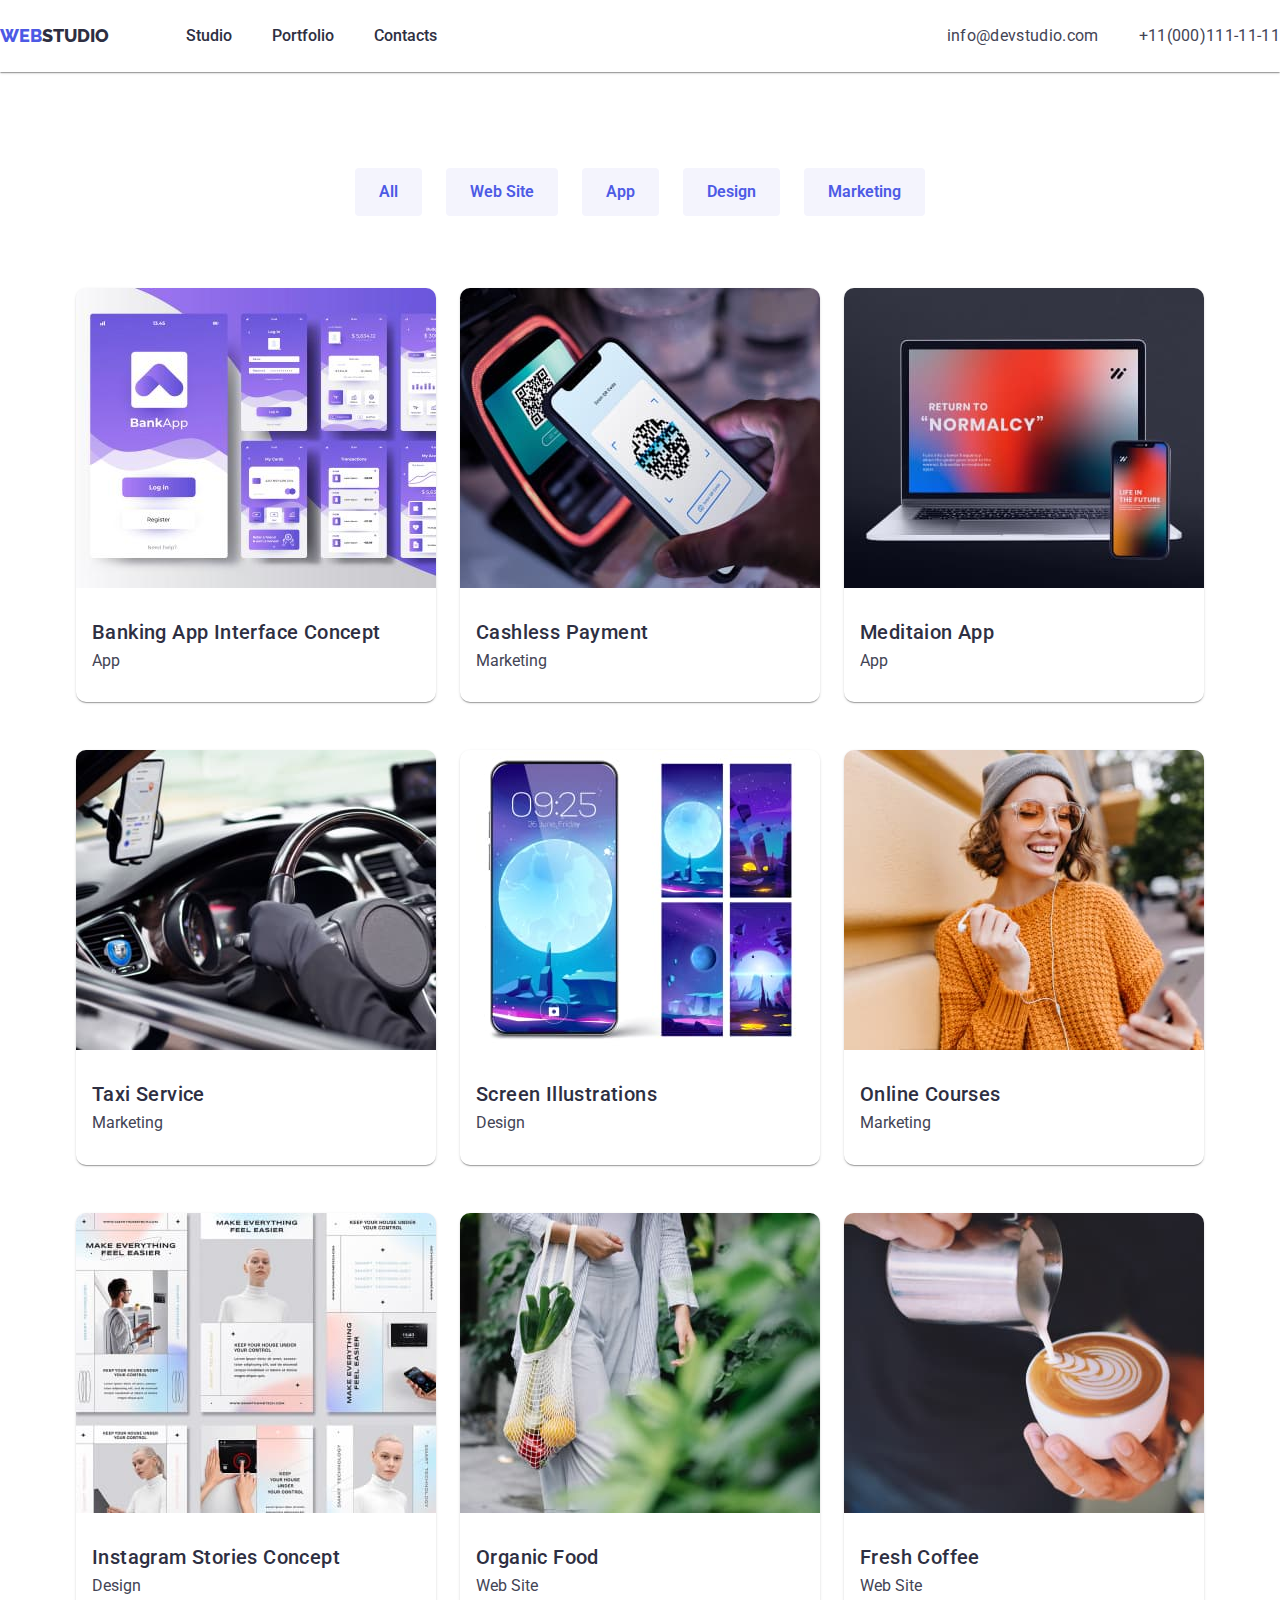
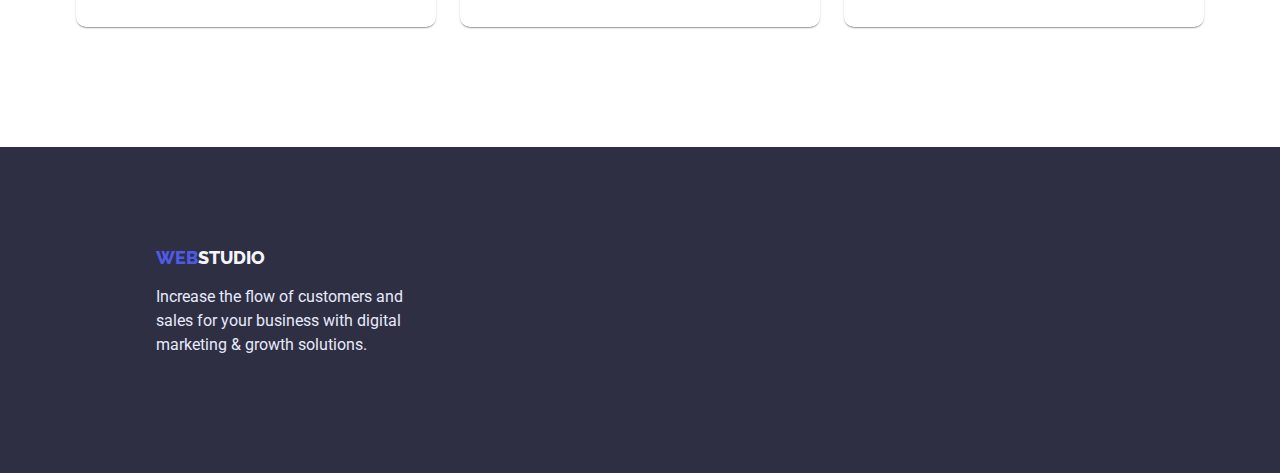
==== commit e909640d: "update html file" ====
--- a/portfolio.html
+++ b/portfolio.html
@@ -20,11 +20,11 @@
     
 </head>
 <body>
-    <header class="header">
+    <header>
+      <div class="container">
         <div class="container main-nav">
-        <a href="#" class="logo"> <span class="low-logo"> web</span>studio</a>
-        
-        <nav>
+         <a href="./index.html" class="logo"><span class="low-logo"> web</span>studio</a>
+          <nav>
             <ul class="site-nav">
                 <li class="item">
                     <a href="./index.html" class="nav-links">Studio</a>
@@ -36,18 +36,19 @@
                     <a href="./portfolio.html" class="nav-links">Contacts</a>
                 </li>
             </ul>
-        </nav>
-        <ul class="mail">
-            <li class="item"><a href="mailto:info@devstudio.com" class="contacts">info@devstudio.com</a></li>
-            <li class="item"><a href="tel:+11(000)111-11-11" class="contacts">+11(000)111-11-11</a></li>
-        </ul>
-        </div>
+           </nav>
+          <ul class="mail">
+            <li class="item"> <a href="mailto:info@devstudio.com" class="contacts">info@devstudio.com</a></li>
+            <li class="item"> <a href="tel:+11(000)111-11-11" class="contacts">+11(000)111-11-11</a></li>
+         </ul>
+         </div>
+       </div>
     </header>
 
     <main>
         <section>
         <div class="container_btn">
-            <h1 class="pbl">portfolio-button-list</h1>
+            <h1 hidden>portfolio-button-list</h1>
             <ul class="portfolio-btn_list">
                 <li class="portfolio-btn_item">
                     <button type="button" class="portfolio-btn">All</button>
@@ -69,67 +70,67 @@
             <ul class="portfolio-cards_list">
                 <li class="portfolio-cards_item">
                     <img src="images/one.jpg" alt="app" width="360">
-                     <div class="card-content">
+                     <div class="card-content_portfolio">
                        <h2 class="card-title">Banking App Interface Concept</h2>
-                       <p class="card-text">App</p>
+                       <p class="card-text_portfolio">App</p>
                      </div>
                 </li>
 
                 <li class="portfolio-cards_item">
                     <img src="images/two.jpg" alt="marketing" width="360">
-                    <div class="card-content">
+                    <div class="card-content_portfolio">
                     <h2 class="card-title">Cashless Payment</h2>
-                    <p class="card-text">Marketing</p>
+                    <p class="card-text_portfolio">Marketing</p>
                 </div>
                 </li>
                 
                 <li class="portfolio-cards_item">
                     <img src="images/three.jpg" alt="app" width="360">
-                    <div class="card-content">
+                    <div class="card-content_portfolio">
                     <h2 class="card-title">Meditaion App</h2>
-                    <p class="card-text">App</p>
+                    <p class="card-text_portfolio">App</p>
                 </div>
                 </li>
                 <li class="portfolio-cards_item">
                     <img src="images/four.jpg" alt="marketing" width="360">
-                    <div class="card-content">
+                    <div class="card-content_portfolio">
                     <h2 class="card-title">Taxi Service</h2>
-                        <p class="card-text">Marketing</p>
+                        <p class="card-text_portfolio">Marketing</p>
                     </div>
                 </li>
                 <li class="portfolio-cards_item">
                     <img src="images/five.jpg" alt="design" width="360">
-                    <div class="card-content">
+                    <div class="card-content_portfolio">
                     <h2 class="card-title"> Screen Illustrations</h2>
-                        <p class="card-text">Design</p>
+                        <p class="card-text_portfolio">Design</p>
                     </div>
                 </li>
                 <li class="portfolio-cards_item">
                     <img src="images/six.jpg" alt="marketing" width="360">
-                    <div class="card-content">
+                    <div class="card-content_portfolio">
                     <h2 class="card-title">Online Courses</h2>
-                        <p class="card-text">Marketing</p>
+                        <p class="card-text_portfolio">Marketing</p>
                     </div>
                 </li>
                 <li class="portfolio-cards_item">
                     <img src="images/seven.jpg" alt="design" width="360">
-                    <div class="card-content">
+                    <div class="card-content_portfolio">
                     <h2 class="card-title">Instagram Stories Concept</h2>
-                    <p class="card-text">Design</p>
+                    <p class="card-text_portfolio">Design</p>
                 </div>
                 </li>
                 <li class="portfolio-cards_item">
                     <img src="images/eight.jpg" alt="web site" width="360">
-                    <div class="card-content">
+                    <div class="card-content_portfolio">
                     <h2 class="card-title">Organic Food</h2>
-                    <p class="card-text">Web Site</p>
+                    <p class="card-text_portfolio">Web Site</p>
                 </div>
                 </li>
                 <li class="portfolio-cards_item">
                     <img src="images/nine.jpg" alt="web site" width="360">
-                    <div class="card-content">
+                    <div class="card-content_portfolio">
                     <h2 class="card-title">Fresh Coffee</h2>
-                    <p class="card-text">Web Site</p>
+                    <p class="card-text_portfolio">Web Site</p>
                 </div>
                 </li>
 
@@ -138,14 +139,14 @@
         </section>
     </main>
     <footer>
-        <div class="container">
-            <div class="footer">
-        <a href="#" class="foot-logo"><span class="low-logo"> web</span>studio</a>
-        <p class="footer-text">Increase the flow of customers and sales for your business with digital marketing &
-            growth solutions.</p>
+        <div class="footer">
+            <div class="container_footer">
+                <a href="./index.html" class="foot-logo"><span class="low-logo"> web</span>studio</a>
+                <p class="footer-text">Increase the flow of customers and sales for your business with digital marketing &
+                growth solutions.
+               </p>
             </div>
         </div>
     </footer>
 </body>
-
 </html>
--- a/styles/styles.css
+++ b/styles/styles.css
@@ -1,4 +1,4 @@
-/* font-family: 'Montserrat',
+/* font-family: 'Montserrat',*
 sans-serif;
 font-family: 'Raleway',
 sans-serif;
@@ -23,35 +23,30 @@
     --card-shadow: 0px 2px 1px -1px rgba(0, 0, 0, 0.2),
     0px 1px 1px 0px rgba(0, 0, 0, 0.14), 0px 1px 3px 0px rgba(0, 0, 0, 0.12);
 }
-    
-body {
+    body {
     font-family: 'Roboto', sans-serif;
     color: var(--text);
     background-color: #ffffff;
-    
-}
-.container{ 
-    width: 1158px;
-    padding-left: 15px;
-    padding-right: 15px;
-    margin-left: auto;
-    margin-right: auto;
-}
+}
+.main-nav
+{   
+    display: flex;
+    align-items: center;
+    margin-left: auto;
+    margin-right: auto;
+    box-shadow: var(--card-shadow);
+    }
 .logo {
     display: block;
     font-family: 'Raleway';
     font-style: normal;
     font-weight: 800;
     font-size: 18px;
-    line-height: 1.2;
+    line-height: 24px;
     text-decoration: none;
     color: var(--dark);
     text-transform: uppercase;
-    padding-top: 24px;
-    padding-bottom: 24px;
-    
-}
-
+    }
 .foot-logo {
     font-family: 'Raleway';
     font-style: normal;
@@ -61,59 +56,53 @@
     text-decoration: none;
     color: var(--light);
     text-transform: uppercase;
-}
-
+    }
 .low-logo {
     color: var(--primary-brand);
     text-transform: uppercase;
-    padding-top: 24px;
-    padding-bottom: 24px;
-    
-}
-.main-nav {
-    display: flex;
-    align-items: center;
     }
 .site-nav {
     display: flex;  
     margin: 0; 
     margin-left: 77px; 
-        
-}
-.site-nav li {
-    display: flex;
-    margin-right: 40px;
-    
-}
+}
+.site-nav { gap: 40px;
+    padding: 0;
+   
+    }
 .site-nav .item:last-child {
     margin-right: 0px;
 }
-
 .nav-links {
     display: block;
-    font-family: 'Roboto';
-    font-weight: 600;
+    padding-top: 24px;
+    padding-bottom: 24px;
+    
+    font-family: 'Roboto';
+    font-weight: 500;
     font-size: 16px;
     line-height: 1.5;
     color: var(--dark);
     text-decoration: none;
     }
 .mail{
-        display: flex;
-        margin: 0;
-        margin-left: auto;
-        
-      }
-    .mail .item{ 
-        margin-left: 40px;
-    }
+    display: flex;
+    margin-left: auto;
+    font-family: 'Roboto';     
+    font-size: 16px;
+    line-height: 1.5;  
+    letter-spacing: 0.02em;  
+    padding: 0;
+    gap: 40px;
+    }
+
 .nav-links:hover,
 .nav-links:focus {
     color: var(--primary-brand);
-
-}
-
+}
 .contacts {
+    padding-top: 24px;
+    padding-bottom: 24px;
     font-family: 'Roboto';
     font-style: normal;
     font-weight: 400;
@@ -121,19 +110,38 @@
     line-height: 1.5;
     text-decoration: none;
     color: var(--text);
-    
-}
-
+}
 .contacts:hover,
 .contacts:focus {
     color: var(--primary-brand);
 }
-
 ul {
     list-style-type: none;
 }
-
-button {
+.hero {
+    padding-top: 192px;
+    padding-bottom: 192px;
+}
+.container_hero { 
+    padding-left: auto;
+    padding-right: auto;
+    margin-left: auto;
+    margin-right: auto;
+    min-height: 603px;
+    text-align: center;
+    background-color: var(--dark);
+}
+.hero-title {
+    width: 492px; 
+    font-weight: 700px;
+    font-size: 56px;
+    line-height: 60px;
+    
+    color: #ffffff;
+    margin: 0 auto 48px auto;
+    }
+button 
+{
     background-color: var(--light);
     color: var(--primary-brand);
     font-family: 'Roboto';
@@ -144,54 +152,45 @@
     cursor: pointer;
     border: none;
     border-radius: 4px;
-
-}
-
+}
 button:hover,
 button:focus {
     background-color: var(--primary-brand);
-    color: #ffffff
+    color: #ffffff;
 }
 .card-content { 
-    padding-left: 32px;
-    padding-right: 32px;
-    padding-top: 16px;
-    padding-bottom: 16px;
+    padding: 16px 32px 16px 32px; 
  }
-.card-title_1 {
+.card-title {
     font-family: 'Roboto';
     font-style: normal;
     font-weight: 500;
     font-size: 20px;
-    line-height: 24px;
-    margin: 0;
-    margin-bottom: 8px;
-    /* identical to box height, or 120% */
-
+    line-height: 1.2;
     letter-spacing: 0.02em;
     color: var(--dark);
-}
-
-.card-text_1 {
+    /* identical to box height, or 120% */
+    }
+.card-text {
     font-family: inherit;
     margin: 0;
-       
-}
-
+}
 .main-button {
     background-color: var(--primary-brand);
     color: #ffffff;
-    font-family: inherit;
+    font-family: 'Roboto';
+    font-style: normal;
     font-weight: 500;
     font-size: 16px;
-    line-height: 19px;
+    line-height: 18.75px;
+    letter-spacing: 4%;
     cursor: pointer;
     border: none;
     padding: 16px 32px;
     border-radius: 4px;
-    margin-left: auto;
-    margin-right: auto;
-
+    margin-bottom: 192px;
+    margin-left: auto;
+    margin-right: auto;
 }
 .main-button:hover,
 .main-button:focus {
@@ -202,31 +201,32 @@
     display: flex;
     justify-content: center;
     margin: 0;
-    padding-top: 120px;
-    padding-bottom: 120px;
-    margin-left: auto;
-    margin-right: auto;
+    padding: 0;
+    margin-bottom: 120px;
     }
 .feature_list .item {
     width: 264px;
     margin-right: 24px;
-   }
-   .section_wawd{
-    padding-bottom: 120px;
-   }
+    }
+   
 .section-list {  
     display: block;
     justify-content: center;
     align-items: center;
-    margin: 0;
-    
-}
-
+    height: 412px;
+    margin-bottom: 120px;
+}
+.What_are_we_doing
+{ 
+    text-align: center;
+    margin-top: 0;
+    margin-bottom: 72px;
+}
 .card-title_list {
-    
     display: flex;
     justify-content: center;
     align-items: center;
+    margin: 0;
     gap: 24px;
 }
 img{
@@ -234,91 +234,52 @@
     max-width: 100%;
     height: auto;
 }
-.section_our-team{
+.team-list {
+    margin-left: auto;
+    margin-right: auto;
+    height: 732px;
+    background-color: var(--light);
+    }
+
+.our_team
+ {
+    display: flex;
+    justify-content: center;
     padding-top: 120px;
-    padding-bottom: 120px;
-}
-.team-list {
-    width: 1158px;
-    margin-left: auto;
-    margin-right: auto;
-    padding-left: 15px;
-    padding-right: 15px;    
-    background-color: var(--light);
-    }
-.card-title-head,
-.card-title_team
- {
-    display: flex;
-    justify-content: center;
-    margin: 0;
-    font-weight: 600;
+    padding-bottom: 72px;
+    font-weight: 500;
      font-size: 36px;
      line-height: 40px;
      letter-spacing: 2%;
      color: #2E2F42;
-     margin-bottom: 72px;
-    
+    margin: 0;
 }
 .flex_container {
      display: flex;
-     justify-content: center;   
-     
+     justify-content: center;
+     margin: 0;
+     padding: 0;
+          
     }
 .team-list-item {
         width: 264px;
         margin-right: 24px;
         background-color: #ffffff;
         box-shadow: var(--card-shadow);
+        border-radius: 10px;
+        overflow: hidden;
         }
-.card-content{
-    
-    display: flex;
+ .card-content {
     text-align: center;
-    flex-direction: column;
-}  
-.card-title{
-    margin: 0;
-   }      
-.card-text{
-    margin: 0;
-    }
-.section_hero { 
-    padding-top: 192px;
-    padding-bottom: 192px;
-    width: 1158px;
-    padding-left: 15px;
-    padding-right: 15px;
-    margin-left: auto;
-    margin-right: auto;
-    text-align: center;
-    background-color: var(--dark);
-    font-weight: 700;
-    font-size: 56px;
-    line-height: 60px;
-    letter-spacing: 0.02em;
-    color: #ffffff;
-    margin-bottom: 48px;
-}
-.feature{
-    padding: 1128px 104px;
+ }       
 
-}
-.container_feature
-{   width: 1150px;
-    padding-left: 15px;
-    padding-right: 15px;
-    margin-left: auto;
-    margin-right: auto;
-    visibility: hidden;
-}
 .section-page{
     padding-top: 96px;
     padding-bottom: 120px;
 }
 .container_btn {
     width: 1158px;
-    padding: 0;
+    padding: 96px 15px 120px 15px;
     margin-left: auto;
     margin-right: auto;
     }
@@ -326,20 +287,18 @@
     display: flex;
     justify-content: center;
     gap: 24px;
-    
-}
-
-.portfolio-btn_item {
-
+    margin:0;
+    padding: 0;
+    margin-bottom: 72px;
 }
 .portfolio-btn {
     line-height: 1.5;
     font-size: 16px;
     padding: 12px 24px;
-    }
+        }
 .portfolio-cards_list {
     padding: 0;
-       padding-bottom: 120px;
+    margin: 0;
     list-style: none;
     display: flex;
     flex-wrap: wrap;
@@ -348,29 +307,22 @@
     flex-wrap: wrap;
     flex-basis: calc(100% / 3);
     }
-    .portfolio-cards_item {
+.portfolio-cards_item {
     flex-basis: calc((100% - 2 * 24px) / 3) ;
     box-shadow: var(--card-shadow);
     border-radius: 10px;
     overflow: hidden;
+    }
+.card-content_portfolio{
+    text-align: left;
+    padding-left: 16px;
+    margin: 32px 0;
 }
 .card-title{
-    font-family: 'Roboto';
-    font-style: "semibold";
-    font-weight: 500;
-    font-size: 20px;
-    line-height: 24px;
-    letter-spacing: 2%;
-        
-}
-.card-text{
-    font-style: "regular";
-    font-weight: 500;
-    font-size: 16px;
-    line-height: 24px;
-    letter-spacing: 2%;
-    margin-top: 8px;
-    color: #434455;
+    margin: 0 0 8px 0;
+}
+.card-text_portfolio{
+    margin: 0;
 }
 .portfolio-cards_box {
     padding: 32px 16px;
@@ -379,16 +331,15 @@
     background-color: var(--dark);
     padding-top: 100px;
     padding-bottom: 100px;
-    width: 1158px;
-    padding-left: 15px;
-    padding-right: 15px; 
-    margin-left: auto;
-    margin-right: auto;   
-   }
- .footer-text {
-    margin: 0;
+    padding-left: 156px;   
+    }
+.container_footer {
+    width: 264px;
+}  
+.footer-text {
+    color: var(--accent);
+    font-size: 16px;
+    line-height: 1.5;
+    letter-spacing: 25%;
     margin-top: 16px;
-    color: var(--accent);
-    font-size: 16px;
-    line-height: 1.5;
-    }
+}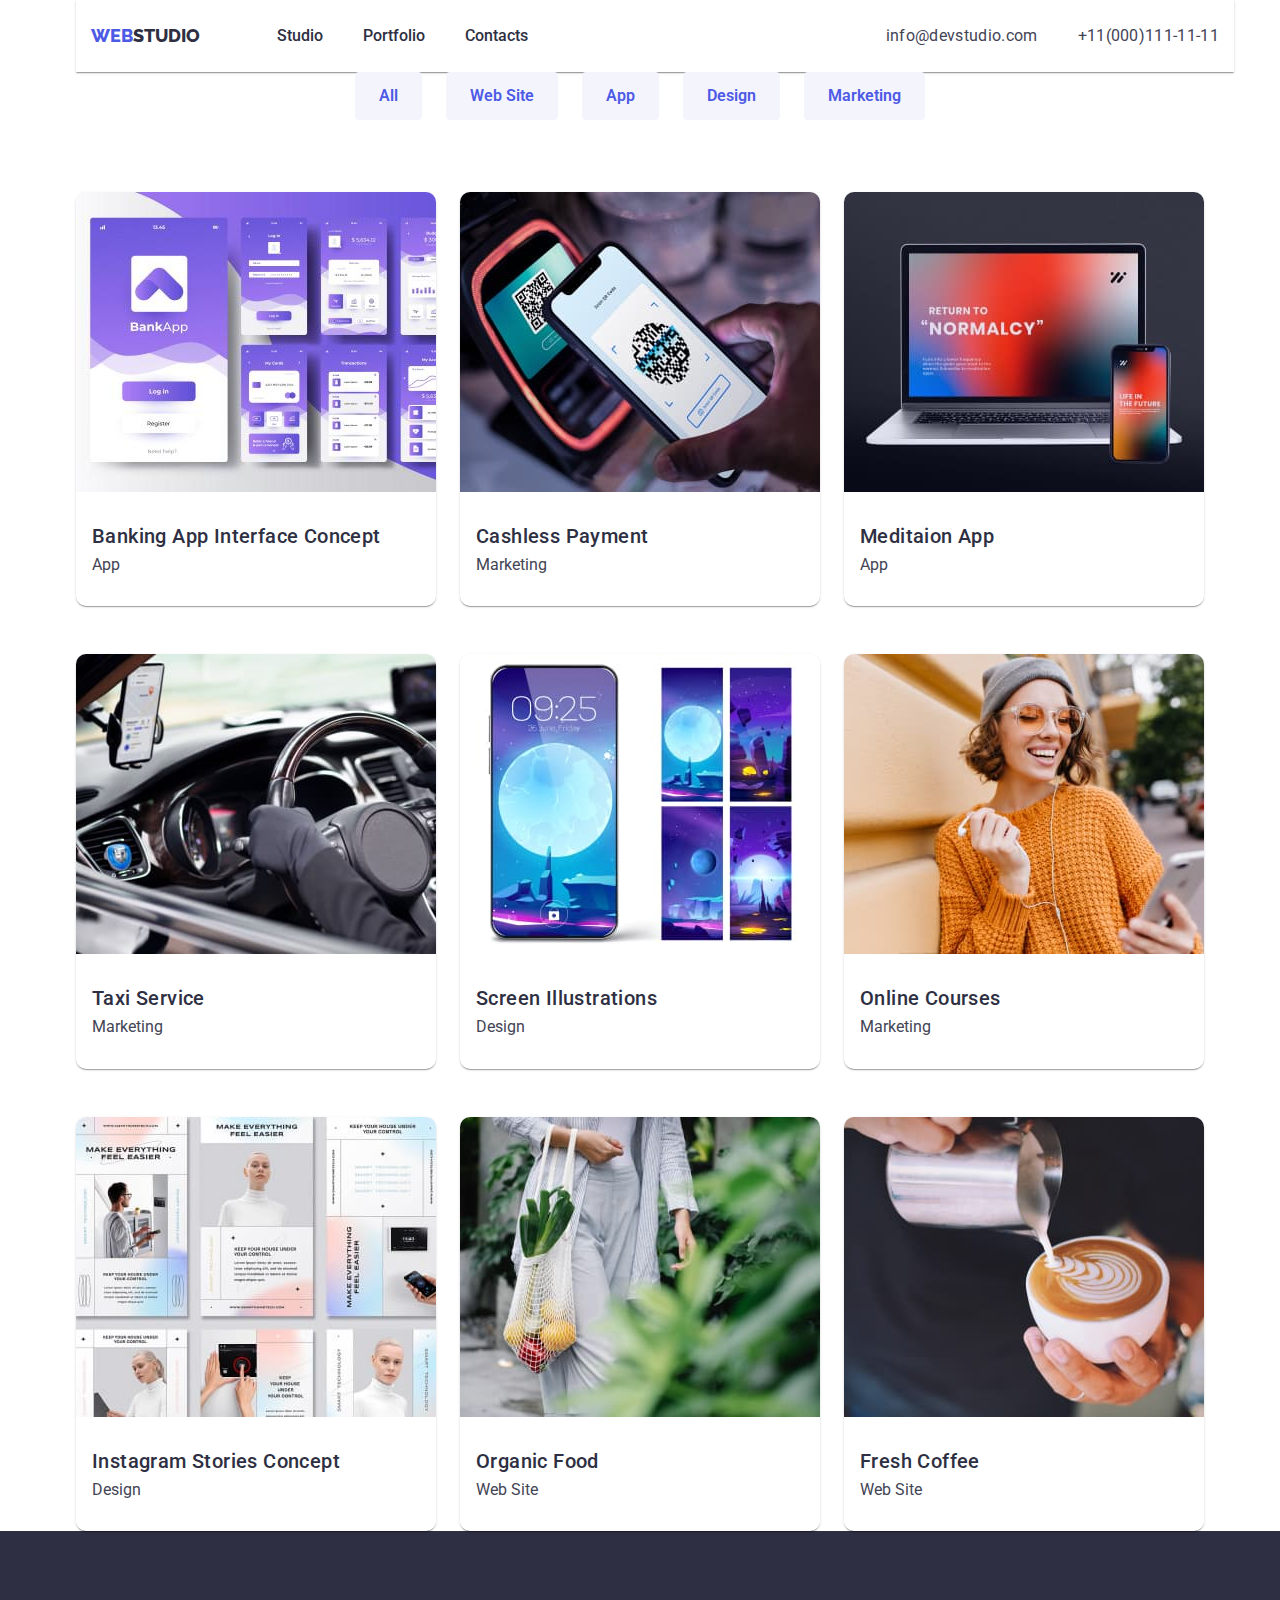
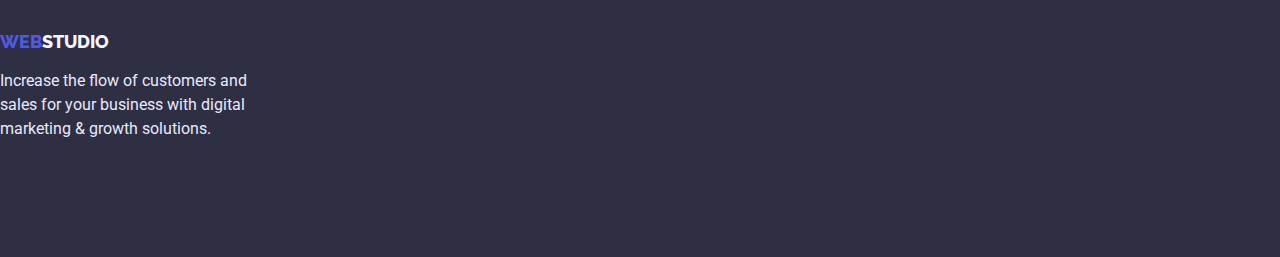
==== commit 3e50ec9d: "update html file" ====
--- a/portfolio.html
+++ b/portfolio.html
@@ -47,7 +47,7 @@
 
     <main>
         <section>
-        <div class="container_btn">
+        <div class="container">
             <h1 hidden>portfolio-button-list</h1>
             <ul class="portfolio-btn_list">
                 <li class="portfolio-btn_item">
--- a/styles/styles.css
+++ b/styles/styles.css
@@ -23,17 +23,21 @@
     --card-shadow: 0px 2px 1px -1px rgba(0, 0, 0, 0.2),
     0px 1px 1px 0px rgba(0, 0, 0, 0.14), 0px 1px 3px 0px rgba(0, 0, 0, 0.12);
 }
-    body {
+    
+body {
     font-family: 'Roboto', sans-serif;
     color: var(--text);
     background-color: #ffffff;
 }
+.container{
+    width: 1158px;
+    margin: 0 auto;
+    padding: 0 15px;
+}
 .main-nav
 {   
     display: flex;
     align-items: center;
-    margin-left: auto;
-    margin-right: auto;
     box-shadow: var(--card-shadow);
     }
 .logo {
@@ -46,6 +50,8 @@
     text-decoration: none;
     color: var(--dark);
     text-transform: uppercase;
+    padding-top: 24px;
+    padding-bottom: 24px;
     }
 .foot-logo {
     font-family: 'Raleway';
@@ -61,23 +67,21 @@
     color: var(--primary-brand);
     text-transform: uppercase;
     }
+
 .site-nav {
     display: flex;  
     margin: 0; 
     margin-left: 77px; 
 }
-.site-nav { gap: 40px;
+.site-nav {
+    gap: 40px;
     padding: 0;
    
     }
-.site-nav .item:last-child {
-    margin-right: 0px;
-}
 .nav-links {
     display: block;
     padding-top: 24px;
     padding-bottom: 24px;
-    
     font-family: 'Roboto';
     font-weight: 500;
     font-size: 16px;
@@ -87,12 +91,15 @@
     }
 .mail{
     display: flex;
+    margin: 0;
     margin-left: auto;
+    padding: 0;
+    padding-top: 24px;
+    padding-bottom: 24px;
     font-family: 'Roboto';     
     font-size: 16px;
     line-height: 1.5;  
     letter-spacing: 0.02em;  
-    padding: 0;
     gap: 40px;
     }
 
@@ -101,8 +108,6 @@
     color: var(--primary-brand);
 }
 .contacts {
-    padding-top: 24px;
-    padding-bottom: 24px;
     font-family: 'Roboto';
     font-style: normal;
     font-weight: 400;
@@ -118,30 +123,31 @@
 ul {
     list-style-type: none;
 }
-.hero {
-    padding-top: 192px;
-    padding-bottom: 192px;
-}
-.container_hero { 
-    padding-left: auto;
-    padding-right: auto;
+.hero { 
+    padding: 192px 0 291px;
+    text-align: center;
+    max-width: 1440px;  
+    min-height: 603px;
     margin-left: auto;
-    margin-right: auto;
-    min-height: 603px;
-    text-align: center;
+    margin-right: auto;    
+    display: flex;
+    flex-direction: column;
+    justify-content: center;
+    
     background-color: var(--dark);
 }
 .hero-title {
     width: 492px; 
-    font-weight: 700px;
+    font-family: 'Roboto';
+    font-weight: 500px;
     font-size: 56px;
-    line-height: 60px;
-    
+    line-height: 1.07;
+    letter-spacing: 0.02;
     color: #ffffff;
     margin: 0 auto 48px auto;
     }
 button 
-{
+{   
     background-color: var(--light);
     color: var(--primary-brand);
     font-family: 'Roboto';
@@ -159,8 +165,8 @@
     color: #ffffff;
 }
 .card-content { 
-    padding: 16px 32px 16px 32px; 
- }
+    padding: 16px 32px 16px 32px;
+     }
 .card-title {
     font-family: 'Roboto';
     font-style: normal;
@@ -171,6 +177,7 @@
     color: var(--dark);
     /* identical to box height, or 120% */
     }
+
 .card-text {
     font-family: inherit;
     margin: 0;
@@ -183,12 +190,12 @@
     font-weight: 500;
     font-size: 16px;
     line-height: 18.75px;
-    letter-spacing: 4%;
+    letter-spacing: 0.04em;
     cursor: pointer;
     border: none;
     padding: 16px 32px;
     border-radius: 4px;
-    margin-bottom: 192px;
+    
     margin-left: auto;
     margin-right: auto;
 }
@@ -201,56 +208,63 @@
     display: flex;
     justify-content: center;
     margin: 0;
-    padding: 0;
+    margin-top: 120px;
     margin-bottom: 120px;
+    padding: 0;
+    gap: 24px;
+    }
+    .card-text{
+        font-family: 'Roboto';
+        font-style: 'regular';
+        font-size: 16px;
+        line-height: 24px;
+        line-height: 1.28em;
+        vertical-align: 'Top';
+        letter-spacing: 0.02em;
     }
 .feature_list .item {
     width: 264px;
-    margin-right: 24px;
-    }
-   
-.section-list {  
-    display: block;
+    }
+
+.card-title_list {
+    display: flex;
     justify-content: center;
     align-items: center;
-    height: 412px;
+    margin: 0;
+    padding: 0;
+    gap: 24px;
     margin-bottom: 120px;
 }
+img{
+    display: block;
+    max-width: 100%;
+    height: auto;
+}
+.team-list 
+{
+    height: 732px;
+    background-color: var(--light);
+    }
 .What_are_we_doing
 { 
     text-align: center;
     margin-top: 0;
     margin-bottom: 72px;
-}
-.card-title_list {
-    display: flex;
-    justify-content: center;
-    align-items: center;
-    margin: 0;
-    gap: 24px;
-}
-img{
-    display: block;
-    max-width: 100%;
-    height: auto;
-}
-.team-list {
-    margin-left: auto;
-    margin-right: auto;
-    height: 732px;
-    background-color: var(--light);
-    }
-
+    font-weight: 500;
+     font-size: 36px;
+     line-height: 40px;
+     letter-spacing: 0.02em;
+     color: #2E2F42;
+    }
 .our_team
  {
-    display: flex;
-    justify-content: center;
+    text-align: center;
     padding-top: 120px;
     padding-bottom: 72px;
     font-weight: 500;
      font-size: 36px;
      line-height: 40px;
-     letter-spacing: 2%;
+     letter-spacing: 0.02em;
      color: #2E2F42;
     margin: 0;
 }
@@ -259,20 +273,19 @@
      justify-content: center;
      margin: 0;
      padding: 0;
-          
+     gap: 24px;
     }
 .team-list-item {
         width: 264px;
-        margin-right: 24px;
         background-color: #ffffff;
         box-shadow: var(--card-shadow);
         border-radius: 10px;
         overflow: hidden;
-        }
- .card-content {
+    }
+.card-content {
     text-align: center;
+    padding: 32px 16px;
  }       
-
 .section-page{
     padding-top: 96px;
     padding-bottom: 120px;
@@ -295,7 +308,7 @@
     line-height: 1.5;
     font-size: 16px;
     padding: 12px 24px;
-        }
+    }
 .portfolio-cards_list {
     padding: 0;
     margin: 0;
@@ -331,15 +344,12 @@
     background-color: var(--dark);
     padding-top: 100px;
     padding-bottom: 100px;
-    padding-left: 156px;   
-    }
-.container_footer {
-    width: 264px;
-}  
+ }
 .footer-text {
     color: var(--accent);
     font-size: 16px;
     line-height: 1.5;
     letter-spacing: 25%;
     margin-top: 16px;
+    width: 264px;
 }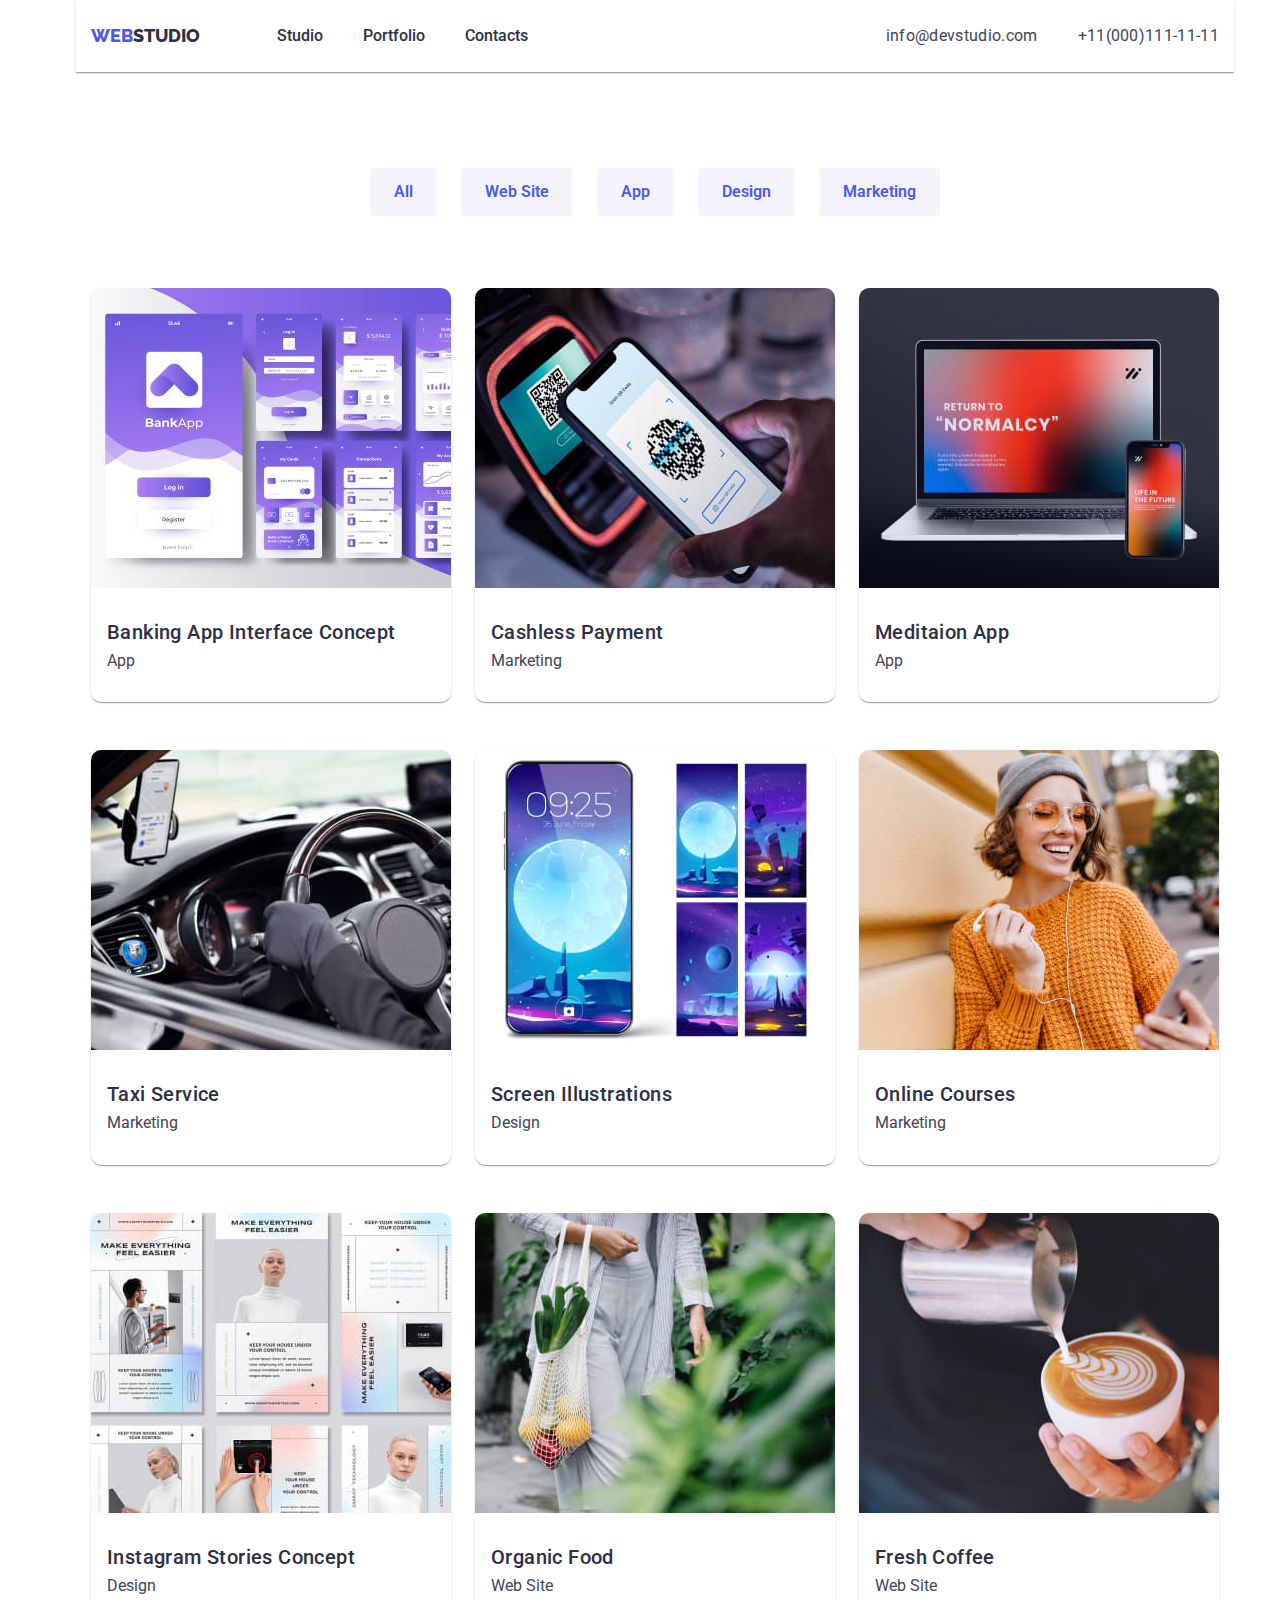
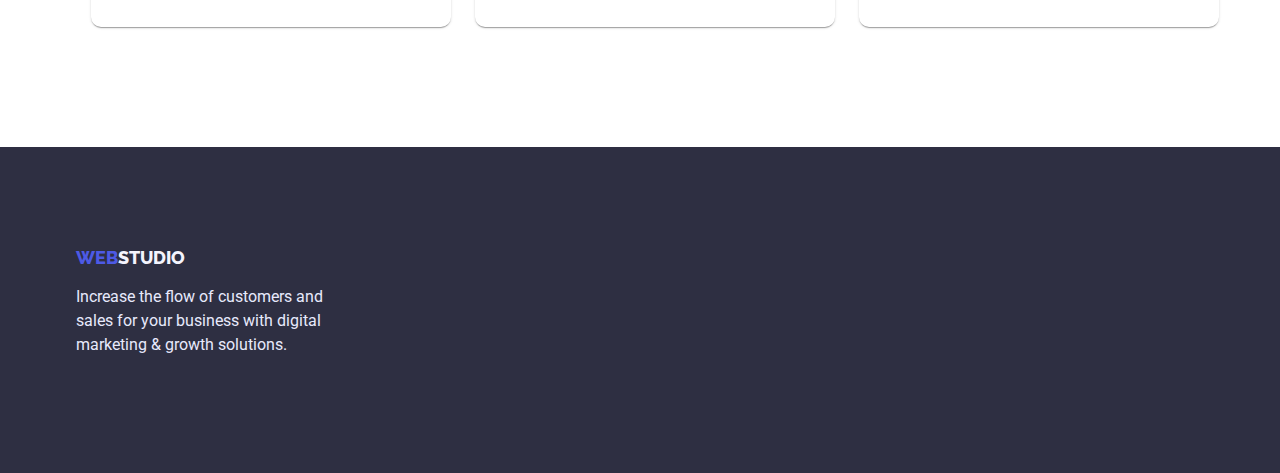
==== commit dd57536e: "update html file" ====
--- a/portfolio.html
+++ b/portfolio.html
@@ -46,7 +46,7 @@
     </header>
 
     <main>
-        <section>
+        <section class="filters">
         <div class="container">
             <h1 hidden>portfolio-button-list</h1>
             <ul class="portfolio-btn_list">
@@ -140,7 +140,7 @@
     </main>
     <footer>
         <div class="footer">
-            <div class="container_footer">
+            <div class="container">
                 <a href="./index.html" class="foot-logo"><span class="low-logo"> web</span>studio</a>
                 <p class="footer-text">Increase the flow of customers and sales for your business with digital marketing &
                 growth solutions.
--- a/styles/styles.css
+++ b/styles/styles.css
@@ -195,7 +195,6 @@
     border: none;
     padding: 16px 32px;
     border-radius: 4px;
-    
     margin-left: auto;
     margin-right: auto;
 }
@@ -225,7 +224,6 @@
 .feature_list .item {
     width: 264px;
     }
-
 .card-title_list {
     display: flex;
     justify-content: center;
@@ -290,7 +288,7 @@
     padding-top: 96px;
     padding-bottom: 120px;
 }
-.container_btn {
+.filters {
     width: 1158px;
     padding: 96px 15px 120px 15px;
     margin-left: auto;
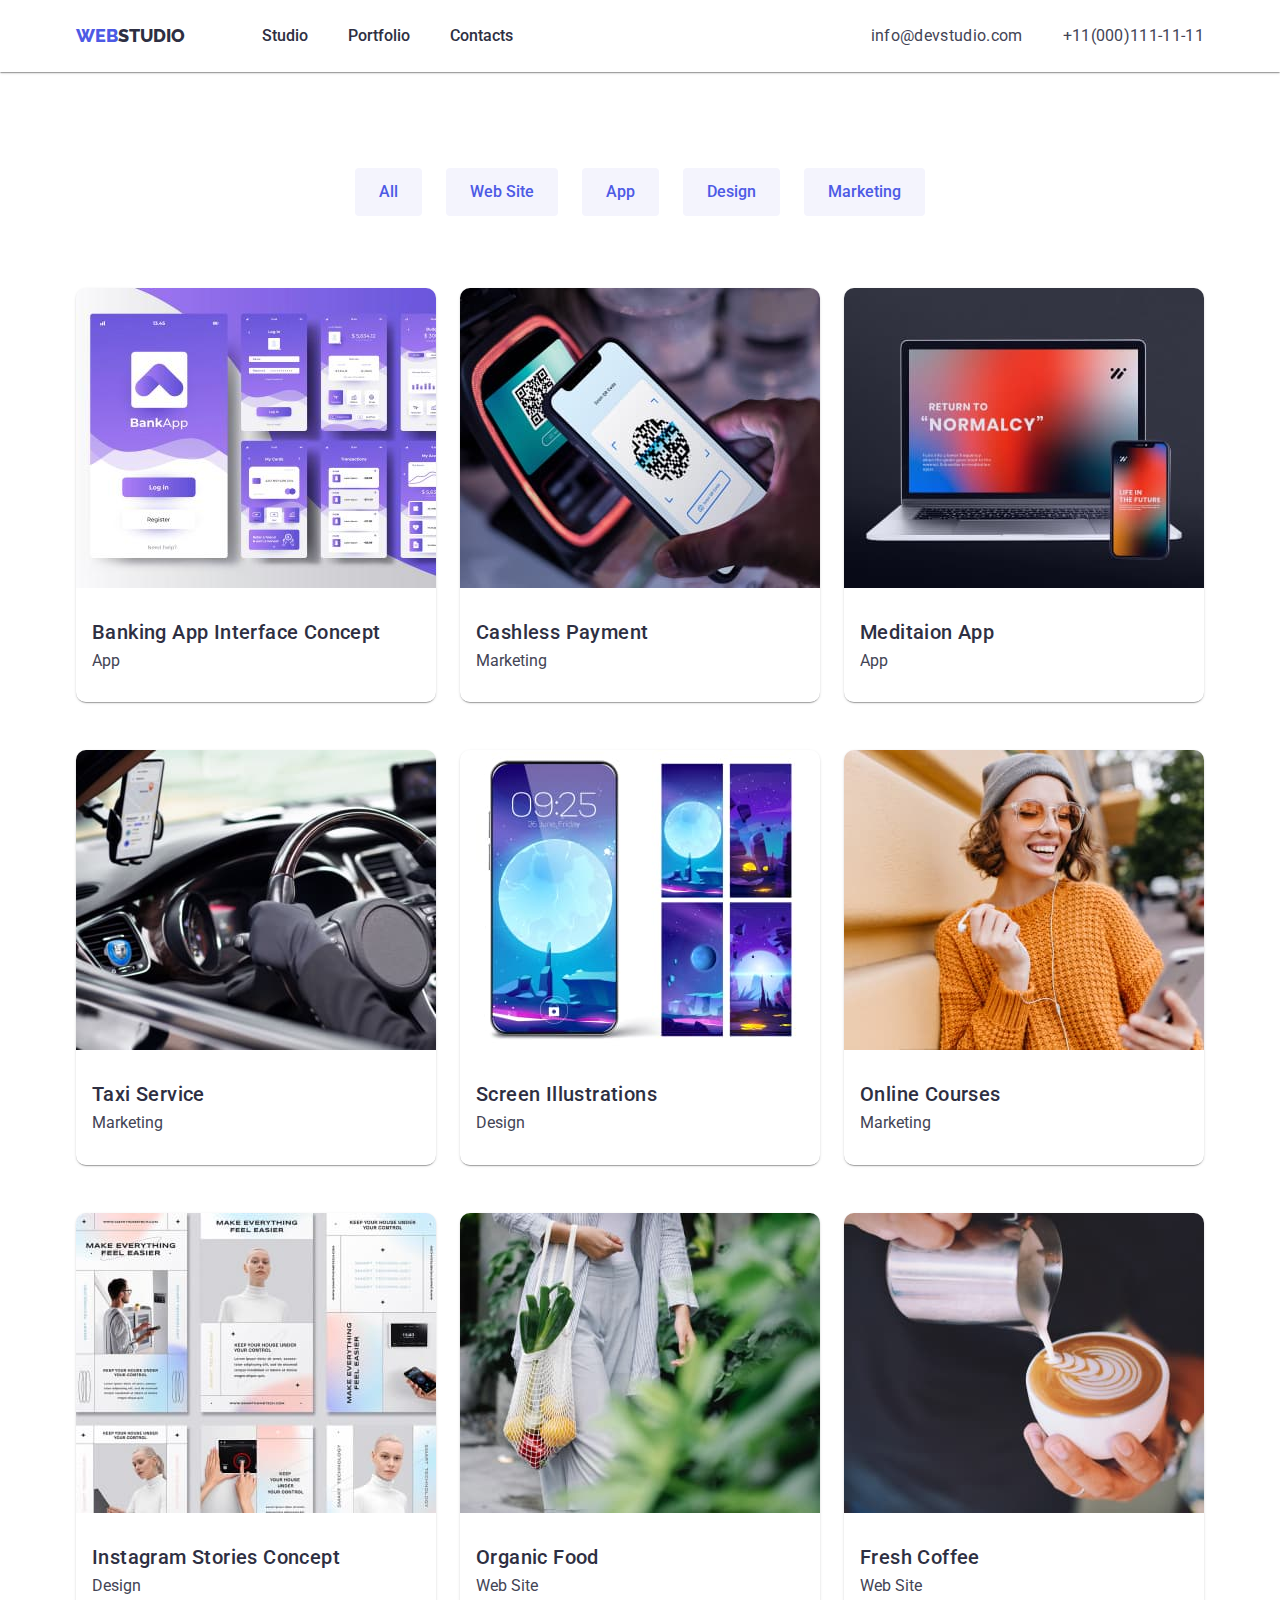
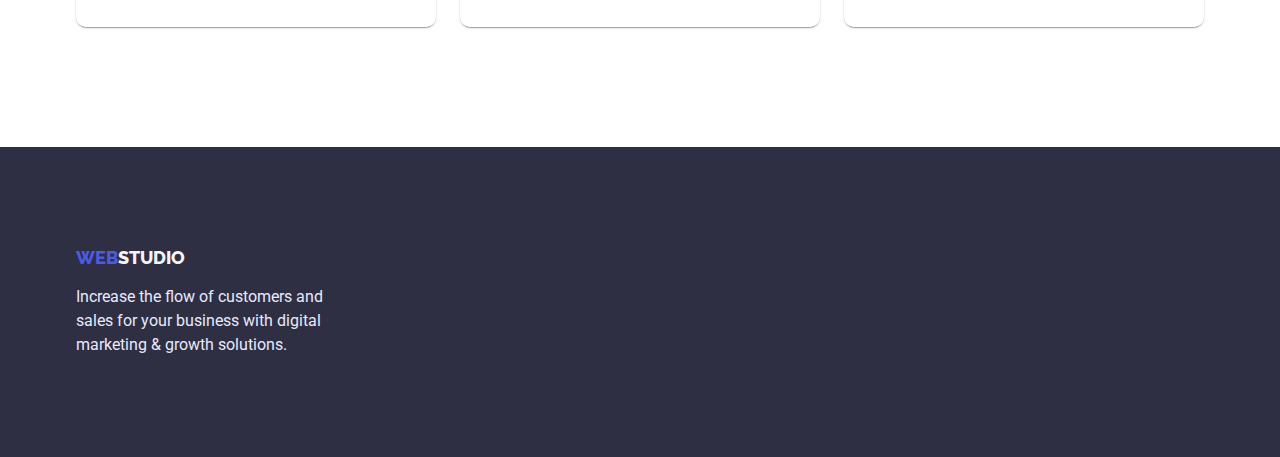
==== commit 5fcacfd5: "update html file" ====
--- a/portfolio.html
+++ b/portfolio.html
@@ -22,7 +22,7 @@
 <body>
     <header>
       <div class="container">
-        <div class="container main-nav">
+        <div class="main-nav">
          <a href="./index.html" class="logo"><span class="low-logo"> web</span>studio</a>
           <nav>
             <ul class="site-nav">
--- a/styles/styles.css
+++ b/styles/styles.css
@@ -34,11 +34,13 @@
     margin: 0 auto;
     padding: 0 15px;
 }
+header{
+    box-shadow: var(--card-shadow);
+}
 .main-nav
 {   
     display: flex;
     align-items: center;
-    box-shadow: var(--card-shadow);
     }
 .logo {
     display: block;
@@ -76,7 +78,6 @@
 .site-nav {
     gap: 40px;
     padding: 0;
-   
     }
 .nav-links {
     display: block;
@@ -124,7 +125,7 @@
     list-style-type: none;
 }
 .hero { 
-    padding: 192px 0 291px;
+    padding: 192px 0 192px;
     text-align: center;
     max-width: 1440px;  
     min-height: 603px;
@@ -133,7 +134,6 @@
     display: flex;
     flex-direction: column;
     justify-content: center;
-    
     background-color: var(--dark);
 }
 .hero-title {
@@ -152,7 +152,7 @@
     color: var(--primary-brand);
     font-family: 'Roboto';
     font-style: normal;
-    font-weight: 600;
+    font-weight: 500;
     font-size: 16px;
     line-height: 1.5;
     cursor: pointer;
@@ -197,7 +197,7 @@
     border-radius: 4px;
     margin-left: auto;
     margin-right: auto;
-}
+    }
 .main-button:hover,
 .main-button:focus {
     background-color: #404BBF;
@@ -207,9 +207,9 @@
     display: flex;
     justify-content: center;
     margin: 0;
-    margin-top: 120px;
-    margin-bottom: 120px;
-    padding: 0;
+    padding: 0;
+    padding-top: 120px;
+    padding-bottom: 120px;
     gap: 24px;
     }
     .card-text{
@@ -217,7 +217,7 @@
         font-style: 'regular';
         font-size: 16px;
         line-height: 24px;
-        line-height: 1.28em;
+        line-height: 1.28;
         vertical-align: 'Top';
         letter-spacing: 0.02em;
     }
@@ -262,7 +262,7 @@
     font-weight: 500;
      font-size: 36px;
      line-height: 40px;
-     letter-spacing: 0.02em;
+     letter-spacing: 0.02;
      color: #2E2F42;
     margin: 0;
 }
@@ -289,8 +289,8 @@
     padding-bottom: 120px;
 }
 .filters {
-    width: 1158px;
-    padding: 96px 15px 120px 15px;
+    padding-top: 96px;
+    padding-bottom: 120px;
     margin-left: auto;
     margin-right: auto;
     }
@@ -326,8 +326,10 @@
     }
 .card-content_portfolio{
     text-align: left;
-    padding-left: 16px;
-    margin: 32px 0;
+    padding: 32px 16px;
+    background-color: #FFFFFF;
+    box-shadow: 0px 1px 6px rgba(46, 47, 66, 0.08), 0px 1px 1px rgba(46, 47, 66, 0.16), 0px 2px 1px rgba(46, 47, 66, 0.08);
+    border-radius: 0px 0px 4px 4px;
 }
 .card-title{
     margin: 0 0 8px 0;
@@ -344,10 +346,11 @@
     padding-bottom: 100px;
  }
 .footer-text {
+    margin: 0;
     color: var(--accent);
     font-size: 16px;
     line-height: 1.5;
-    letter-spacing: 25%;
+    letter-spacing: 0.25;
     margin-top: 16px;
     width: 264px;
 }